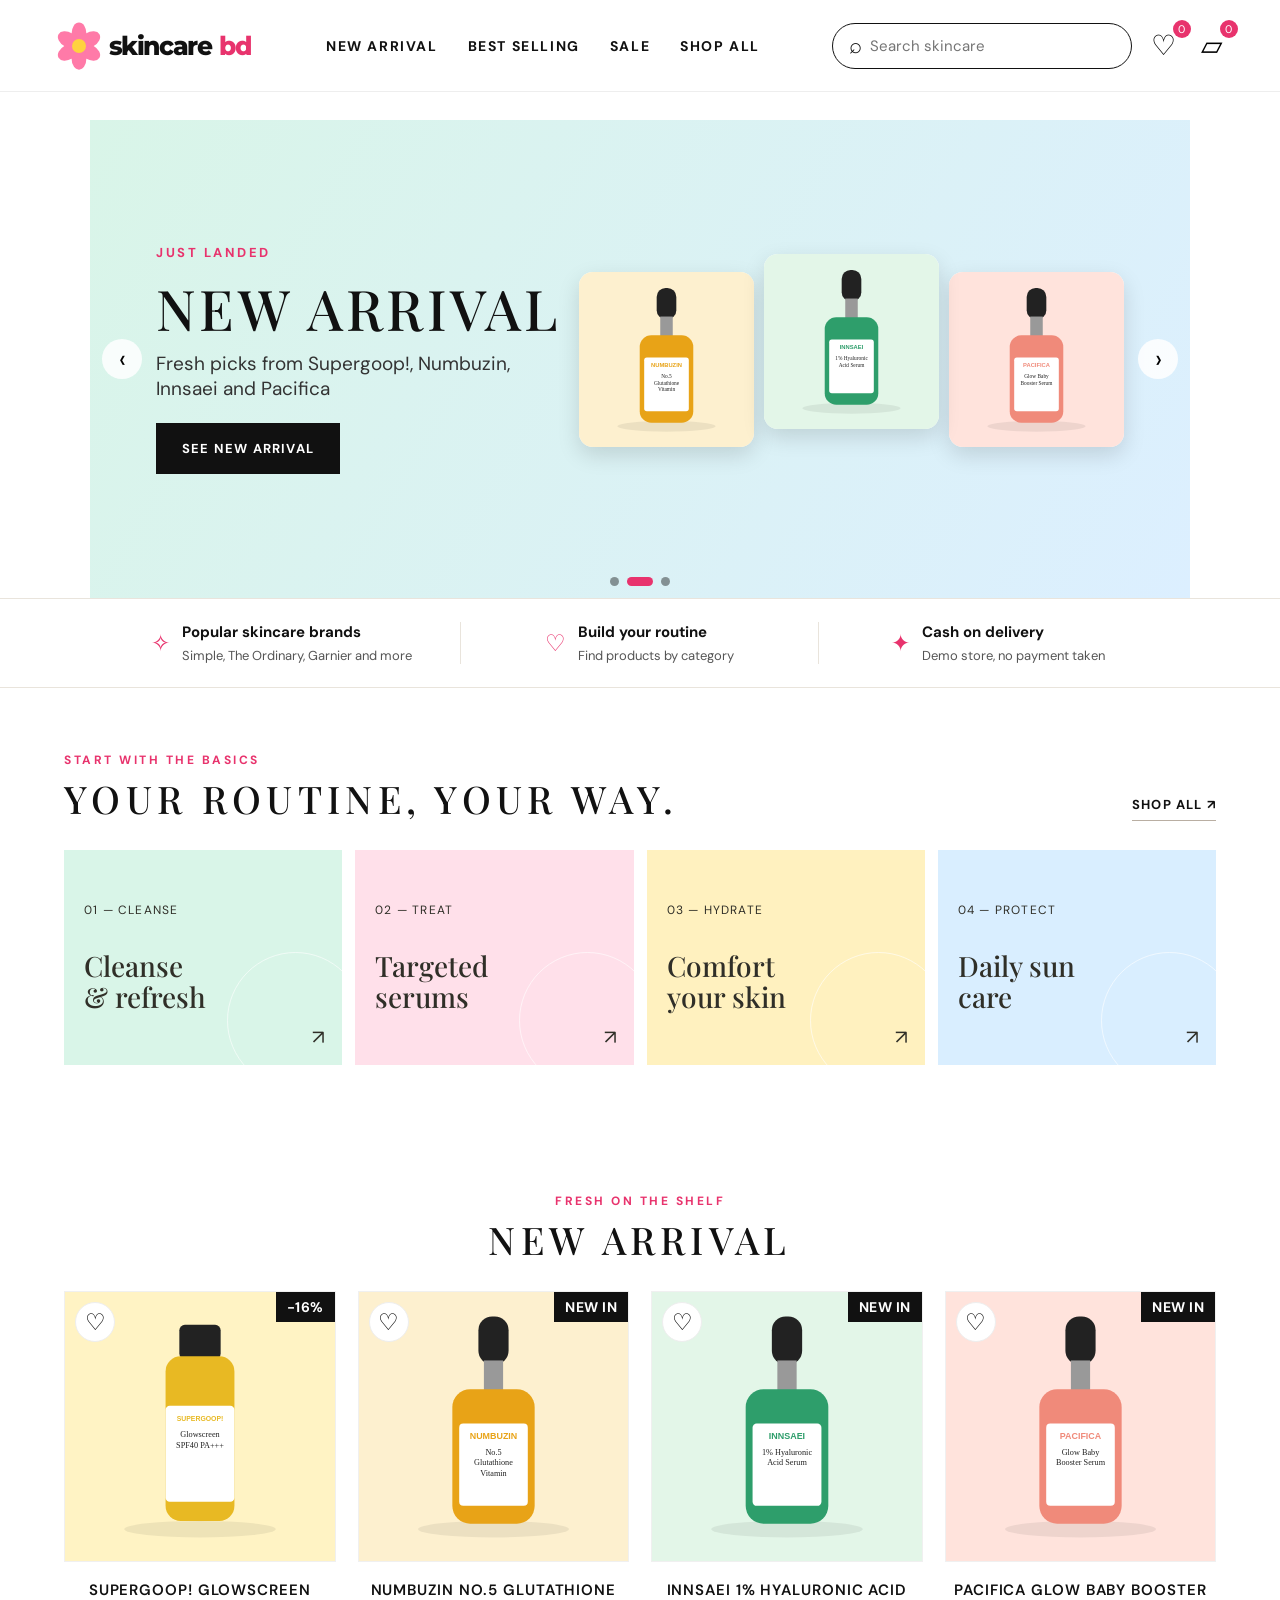
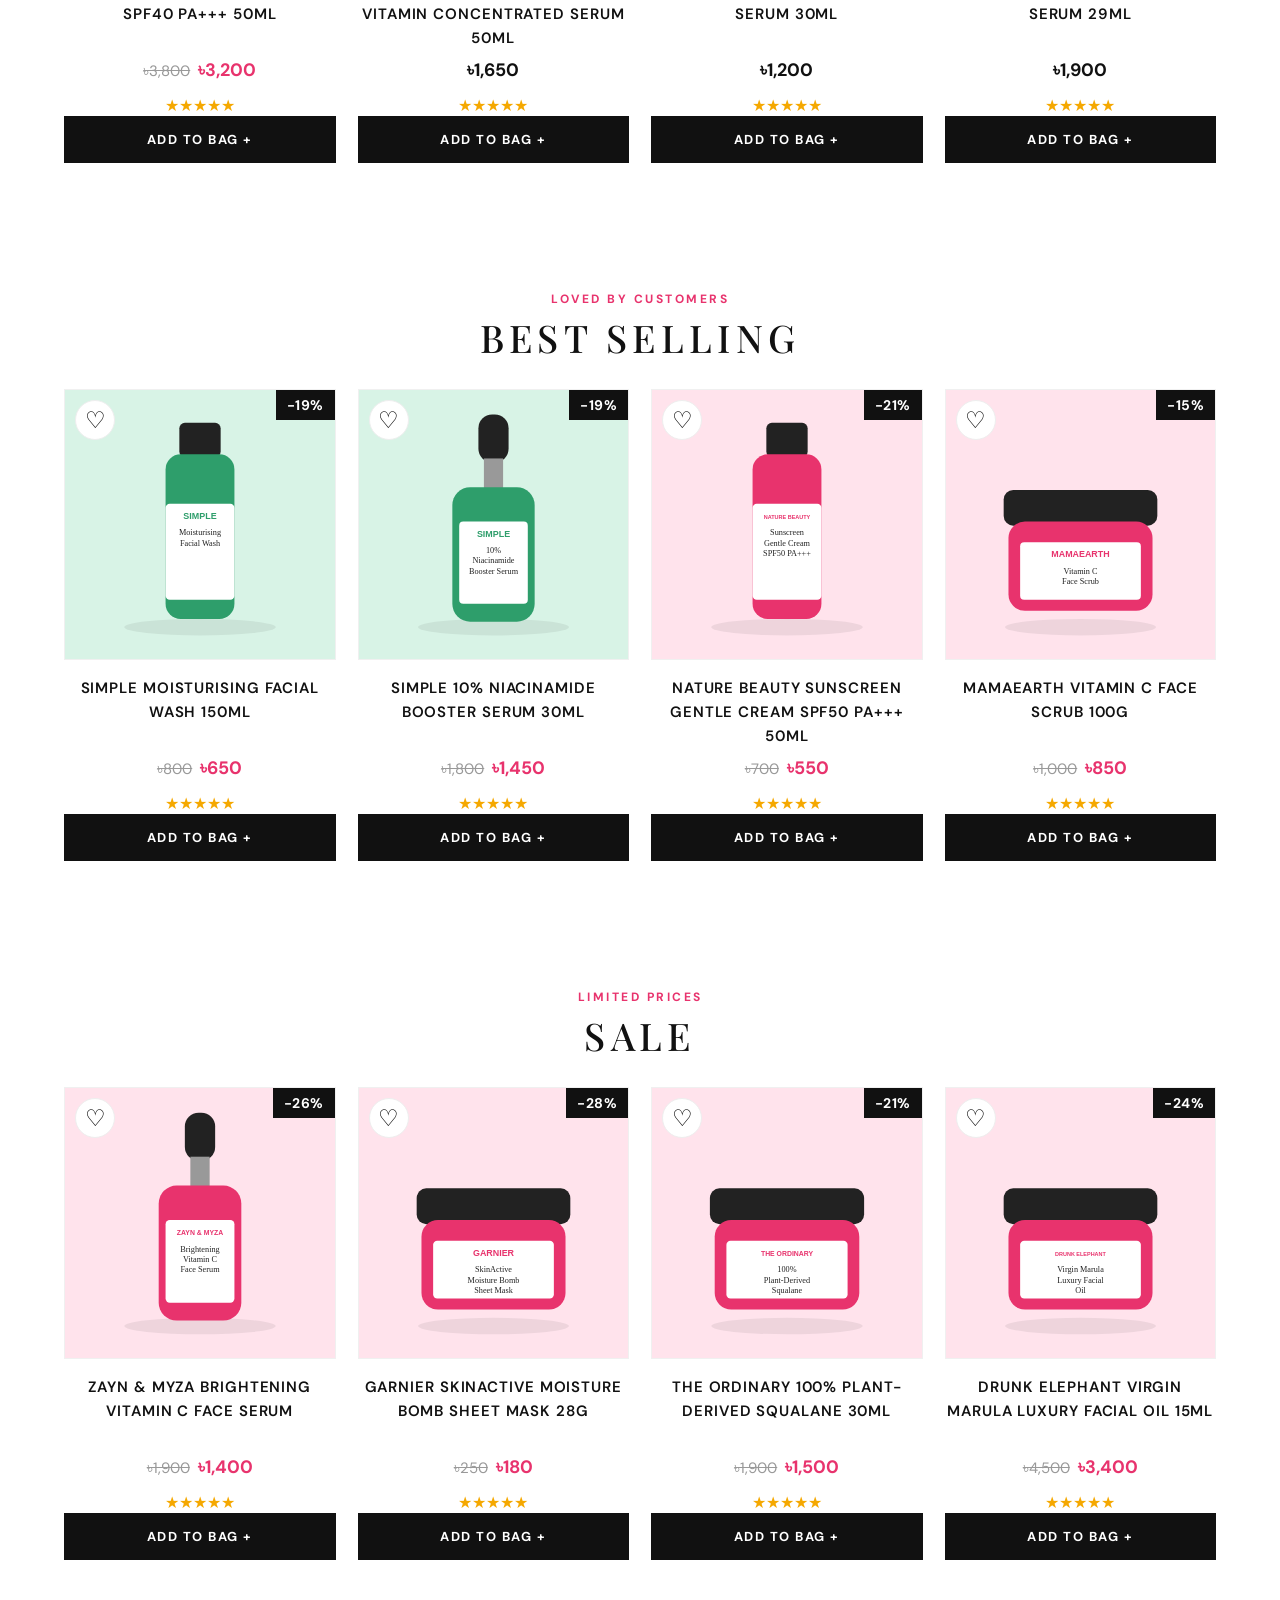
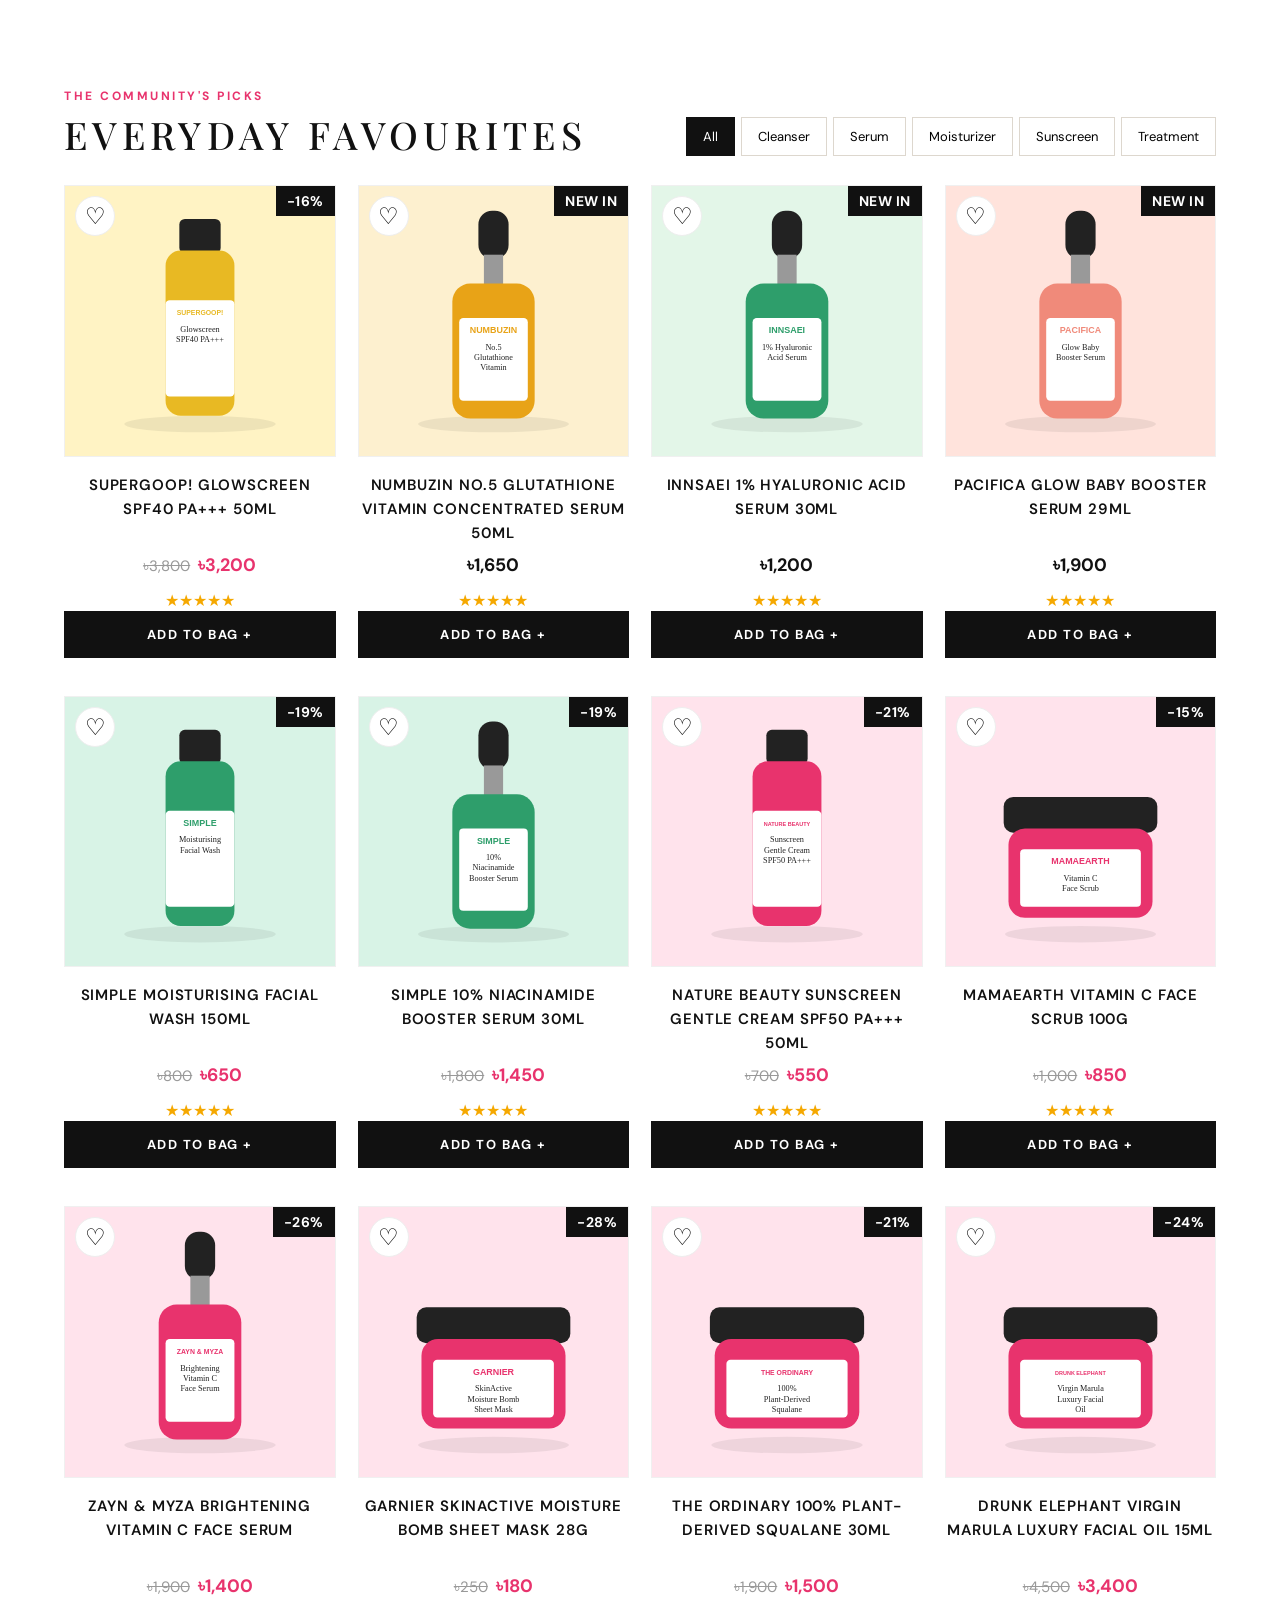
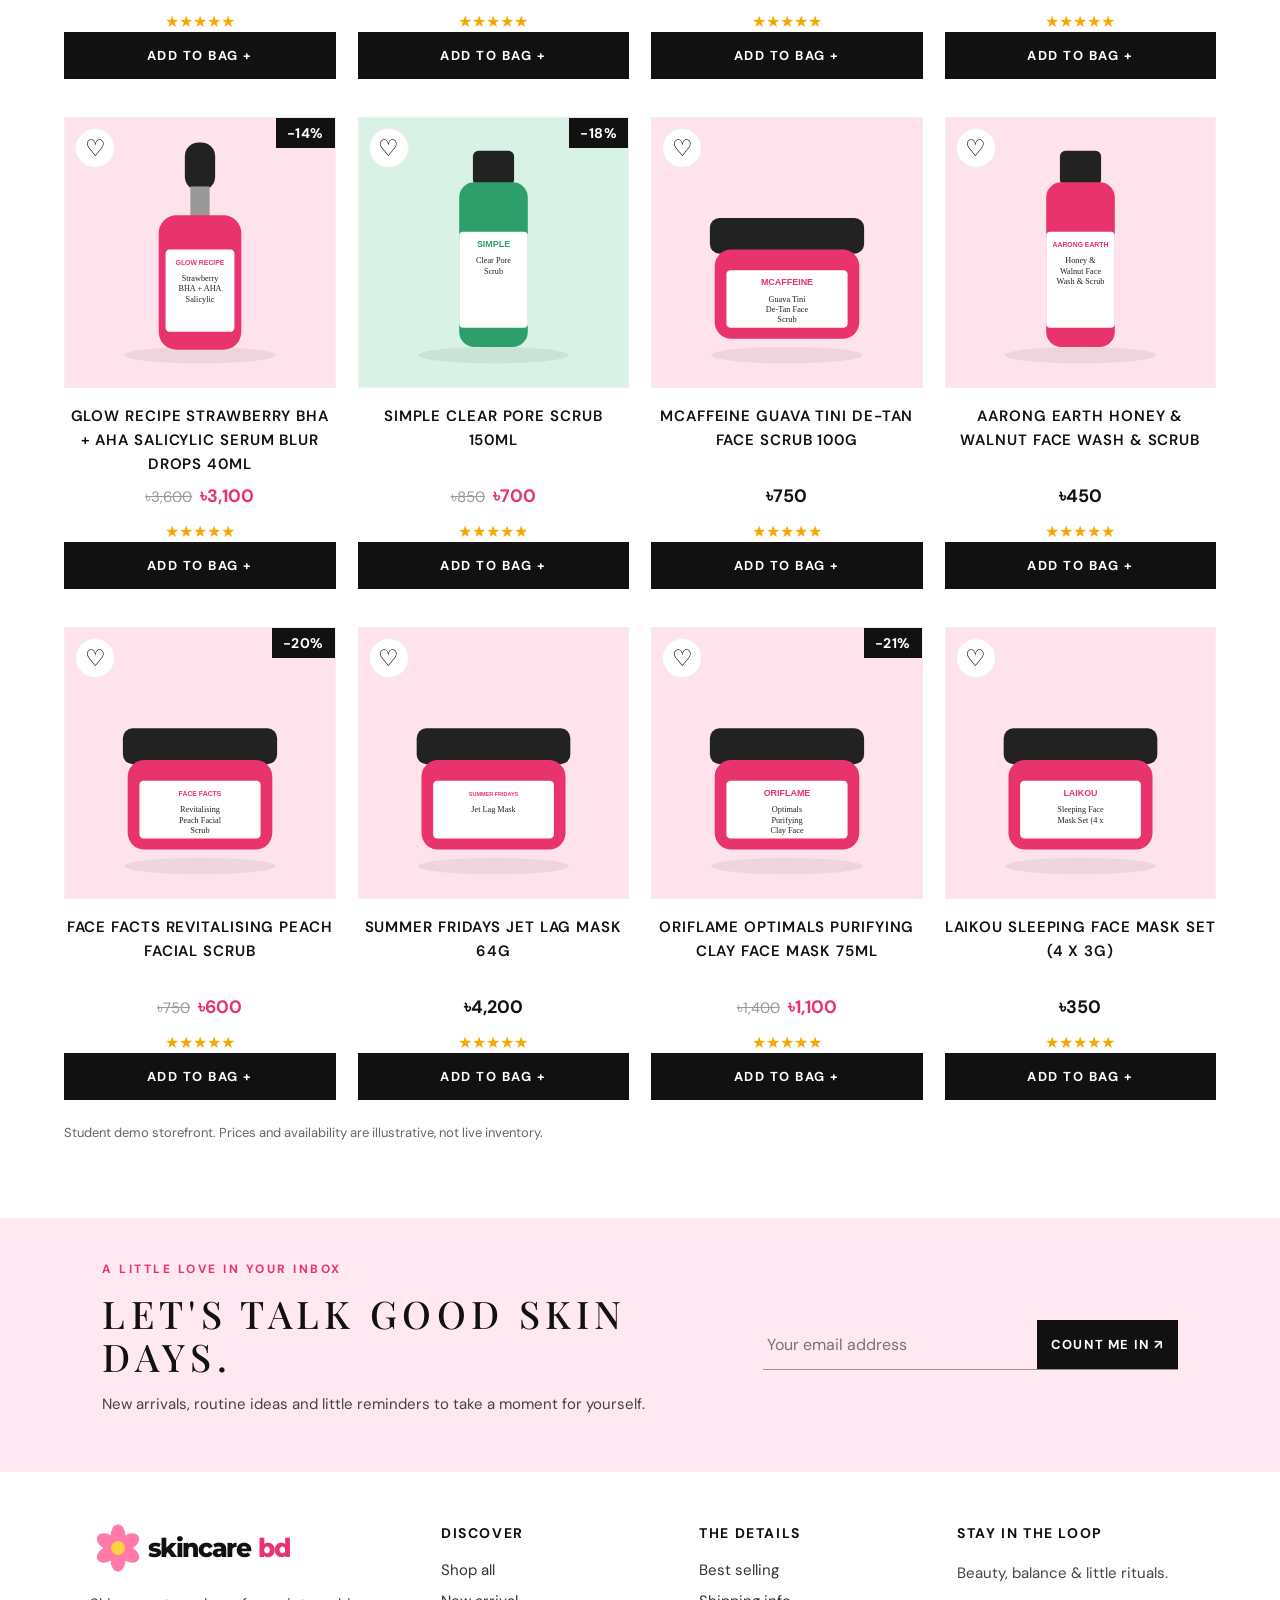
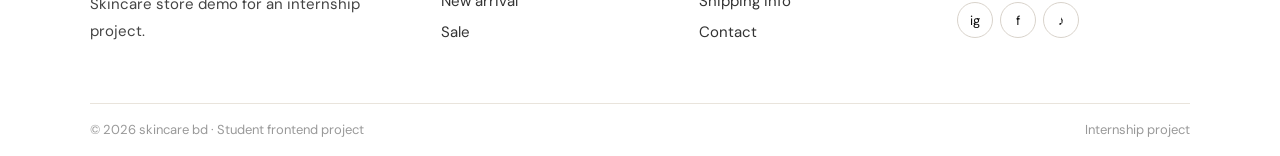
==== index.html @ 5889cc32 "Add files via upload" ====
<!doctype html>
<html lang="en">
<head>
  <meta charset="utf-8">
  <meta name="viewport" content="width=device-width, initial-scale=1">
  <meta name="description" content="skincare bd: frontend-only skincare store demo.">
  <title>skincare bd | Skincare Store</title>
  <link rel="preconnect" href="https://fonts.googleapis.com">
  <link rel="preconnect" href="https://fonts.gstatic.com" crossorigin>
  <link href="https://fonts.googleapis.com/css2?family=DM+Sans:wght@400;500;600;700&family=Montserrat:wght@700;800&family=Playfair+Display:wght@400;500;600&display=swap" rel="stylesheet">
  <link rel="stylesheet" href="styles.css">
</head>
<body>
  <header class="header">
    <button class="mobile-toggle" id="mobileToggle" aria-label="Toggle navigation">☰</button>
    <a class="logo" href="#home" aria-label="skincare bd home"><svg viewBox="0 0 232 64" role="img" aria-hidden="true"><g transform="translate(32 32)"><g fill="#ff7aa8"><ellipse cx="0" cy="-14" rx="8.5" ry="13"/><ellipse cx="0" cy="-14" rx="8.5" ry="13" transform="rotate(60)"/><ellipse cx="0" cy="-14" rx="8.5" ry="13" transform="rotate(120)"/><ellipse cx="0" cy="-14" rx="8.5" ry="13" transform="rotate(180)"/><ellipse cx="0" cy="-14" rx="8.5" ry="13" transform="rotate(240)"/><ellipse cx="0" cy="-14" rx="8.5" ry="13" transform="rotate(300)"/></g><circle r="8" fill="#ffd23f"/></g><text x="66" y="42" font-family="Montserrat,Arial,sans-serif" font-weight="800" font-size="30" textLength="162" lengthAdjust="spacingAndGlyphs"><tspan fill="#111">skincare </tspan><tspan fill="#e8336d">bd</tspan></text></svg></a>
    <nav id="nav">
      <a href="#new">NEW ARRIVAL</a><a href="#best">BEST SELLING</a><a href="#sale">SALE</a><a href="#shop">SHOP ALL</a>
    </nav>
    <div class="header-tools">
      <label class="search"><span>⌕</span><input id="search" placeholder="Search skincare" aria-label="Search products"></label>
      <button class="header-icon" id="openWishlist" aria-label="Open wishlist">♡<i id="wishlistCount">0</i></button>
      <button class="header-icon" id="openCart" aria-label="Open cart">▱<i id="cartCount">0</i></button>
    </div>
  </header>

  <main id="home">
    <section class="slider" id="slider" aria-label="Featured banners">
      <div class="slide promo" style="background:linear-gradient(120deg,#fff1b8,#ffd3e0)"><div class="slide-text"><p class="kicker">SPF50+ EVERY DAY</p><h2>Sun care</h2><p>Light sunscreens that suit Bangladesh weather</p><a class="button dark" href="#shop">SHOP SUNSCREEN</a></div><div class="slide-art" data-art="1,7"></div></div>
      <div class="slide promo" style="background:linear-gradient(120deg,#d9f5e8,#dcefff)"><div class="slide-text"><p class="kicker">JUST LANDED</p><h2>New arrival</h2><p>Fresh picks from Supergoop!, Numbuzin, Innsaei and Pacifica</p><a class="button dark" href="#new">SEE NEW ARRIVAL</a></div><div class="slide-art" data-art="2,3,4"></div></div>
      <div class="slide promo" style="background:linear-gradient(120deg,#ffe0ea,#e7defc)"><div class="slide-text"><p class="kicker">LIMITED PRICES</p><h2>Sale</h2><p>The Ordinary, Drunk Elephant, Garnier and more at lower prices</p><a class="button dark" href="#sale">SHOP THE SALE</a></div><div class="slide-art" data-art="9,11,12"></div></div>
      <button class="slide-arrow prev" id="prevSlide" aria-label="Previous banner">‹</button><button class="slide-arrow next" id="nextSlide" aria-label="Next banner">›</button>
      <div class="dots" id="dots"></div>
    </section>

    <section class="benefits">
      <div><span>✧</span><p><b>Popular skincare brands</b><small>Simple, The Ordinary, Garnier and more</small></p></div>
      <div><span>♡</span><p><b>Build your routine</b><small>Find products by category</small></p></div>
      <div><span>✦</span><p><b>Cash on delivery</b><small>Demo store, no payment taken</small></p></div>
    </section>

    <section class="section categories" id="routine">
      <div class="section-title"><div><p class="kicker">START WITH THE BASICS</p><h2>Your routine, your way.</h2></div><a class="underlink" href="#shop">SHOP ALL ↗</a></div>
      <div class="category-grid">
        <button class="category c1" data-category="Cleanser"><small>01 — CLEANSE</small><b>Cleanse<br>& refresh</b><span>↗</span></button>
        <button class="category c2" data-category="Serum"><small>02 — TREAT</small><b>Targeted<br>serums</b><span>↗</span></button>
        <button class="category c3" data-category="Moisturizer"><small>03 — HYDRATE</small><b>Comfort<br>your skin</b><span>↗</span></button>
        <button class="category c4" data-category="Sunscreen"><small>04 — PROTECT</small><b>Daily sun<br>care</b><span>↗</span></button>
      </div>
    </section>

    <section class="section" id="new"><div class="section-title center"><div><p class="kicker">FRESH ON THE SHELF</p><h2>New arrival</h2></div></div><div class="products" id="newGrid"></div></section>

    <section class="section" id="best"><div class="section-title center"><div><p class="kicker">LOVED BY CUSTOMERS</p><h2>Best selling</h2></div></div><div class="products" id="bestGrid"></div></section>

    <section class="section" id="sale"><div class="section-title center"><div><p class="kicker">LIMITED PRICES</p><h2>Sale</h2></div></div><div class="products" id="saleGrid"></div></section>

    <section class="section shop" id="shop">
      <div class="section-title shop-heading"><div><p class="kicker">THE COMMUNITY'S PICKS</p><h2>Everyday favourites</h2></div><div class="filters" id="filters"><button class="filter active" data-filter="All">All</button><button class="filter" data-filter="Cleanser">Cleanser</button><button class="filter" data-filter="Serum">Serum</button><button class="filter" data-filter="Moisturizer">Moisturizer</button><button class="filter" data-filter="Sunscreen">Sunscreen</button><button class="filter" data-filter="Treatment">Treatment</button></div></div>
      <div class="products" id="shopGrid"></div>
      <p class="disclaimer">Student demo storefront. Prices and availability are illustrative, not live inventory.</p>
    </section>

    <section class="newsletter">
      <div><p class="kicker">A LITTLE LOVE IN YOUR INBOX</p><h2>Let's talk good skin days.</h2><p>New arrivals, routine ideas and little reminders to take a moment for yourself.</p></div>
      <form id="newsletterForm"><input type="email" required placeholder="Your email address" aria-label="Your email address"><button class="button dark" type="submit">COUNT ME IN ↗</button></form>
      <span class="newsletter-result" id="newsletterResult" aria-live="polite"></span>
    </section>
  </main>

  <footer class="footer">
    <div class="footer-main"><a class="logo" href="#home" aria-label="skincare bd home"><svg viewBox="0 0 232 64" role="img" aria-hidden="true"><g transform="translate(32 32)"><g fill="#ff7aa8"><ellipse cx="0" cy="-14" rx="8.5" ry="13"/><ellipse cx="0" cy="-14" rx="8.5" ry="13" transform="rotate(60)"/><ellipse cx="0" cy="-14" rx="8.5" ry="13" transform="rotate(120)"/><ellipse cx="0" cy="-14" rx="8.5" ry="13" transform="rotate(180)"/><ellipse cx="0" cy="-14" rx="8.5" ry="13" transform="rotate(240)"/><ellipse cx="0" cy="-14" rx="8.5" ry="13" transform="rotate(300)"/></g><circle r="8" fill="#ffd23f"/></g><text x="66" y="42" font-family="Montserrat,Arial,sans-serif" font-weight="800" font-size="30" textLength="162" lengthAdjust="spacingAndGlyphs"><tspan fill="#111">skincare </tspan><tspan fill="#e8336d">bd</tspan></text></svg></a><p>Skincare store demo for an internship project.</p></div>
    <div><h3>DISCOVER</h3><a href="#shop">Shop all</a><a href="#new">New arrival</a><a href="#sale">Sale</a></div>
    <div><h3>THE DETAILS</h3><a href="#best">Best selling</a><a href="#footerEnd">Shipping info</a><a href="#footerEnd">Contact</a></div>
    <div><h3>STAY IN THE LOOP</h3><p>Beauty, balance & little rituals.</p><div class="social"><a href="#footerEnd">ig</a><a href="#footerEnd">f</a><a href="#footerEnd">♪</a></div></div>
    <div class="footer-bottom" id="footerEnd"><span>© 2026 skincare bd · Student frontend project</span><span>Internship project</span></div>
  </footer>

  <div class="shade" id="shade"></div>
  <aside class="drawer" id="cartDrawer" aria-hidden="true"><div class="drawer-head"><h2>Your bag <span id="drawerCartCount">(0)</span></h2><button data-close aria-label="Close cart">×</button></div><div class="drawer-body" id="cartBody"></div><div class="drawer-foot"><div class="total"><span>Subtotal</span><b id="subtotal">৳0</b></div><p>Shipping calculated at checkout.</p><button class="button dark full" id="checkout">CONTINUE TO CHECKOUT ↗</button><small>Demo only — no payment is collected.</small></div></aside>
  <aside class="drawer" id="wishDrawer" aria-hidden="true"><div class="drawer-head"><h2>Saved favourites <span id="drawerWishCount">(0)</span></h2><button data-close aria-label="Close wishlist">×</button></div><div class="drawer-body" id="wishBody"></div></aside>
  <div class="toast" id="toast" role="status"></div>
  <script src="app.js"></script>
</body>
</html>
---- styles.css ----
:root{--ink:#262820;--muted:#77776e;--paper:#f8f5ef;--line:#e9e4dc;--clay:#a77760;--sage:#dfe6d9;--serif:"Playfair Display",Georgia,serif;--sans:"DM Sans",Arial,sans-serif}*{box-sizing:border-box}html{scroll-behavior:smooth;scroll-padding-top:95px}body{margin:0;color:var(--ink);font-family:var(--sans)}a{color:inherit;text-decoration:none}button,input{font:inherit}.topline{background:#303329;color:#fff;text-align:center;font-size:9px;letter-spacing:1.8px;padding:10px 14px}.header{height:83px;padding:0 5.8%;display:flex;align-items:center;justify-content:space-between;gap:25px;position:sticky;top:0;background:#fff;z-index:20;border-bottom:1px solid #f0ede8}.logo{display:flex;align-items:center;gap:9px;font-size:23px;font-weight:600;letter-spacing:-1.3px;white-space:nowrap}.logo-icon{width:35px;height:35px;border-radius:50% 50% 50% 10%;display:grid;place-items:center;background:#dce4d6;color:#42503e;font-family:var(--serif);font-size:29px;font-weight:400}.logo small{display:block;font-size:6px;letter-spacing:1.9px;margin-top:7px;font-weight:700}.header nav{display:flex;gap:25px}.header nav a,.footer h3{font-size:9px;font-weight:700;letter-spacing:1.3px}.header nav a:hover,.underlink:hover{color:var(--clay)}.header-tools{display:flex;align-items:center;gap:13px}.search{display:flex;align-items:center;gap:6px;border-bottom:1px solid #d8d2c9;padding:5px 0;width:145px}.search span{font-size:24px}.search input{border:0;outline:0;width:100%;font-size:10px}.header-icon{border:0;background:transparent;font-size:23px;position:relative;cursor:pointer}.header-icon i{font-style:normal;position:absolute;right:-7px;top:-3px;min-width:15px;height:15px;border-radius:50%;background:#dce4d6;font-size:9px;display:grid;place-items:center}.mobile-toggle{display:none}.hero{min-height:490px;padding:45px 7%;display:grid;grid-template-columns:.9fr 1.1fr;gap:5%;align-items:center;background:linear-gradient(110deg,#faf7f2 0%,#faf7f2 49%,#efe2d6 49%,#efe2d6 100%);overflow:hidden}.kicker{font-size:9px;font-weight:700;letter-spacing:2px;color:#86786d;margin:0 0 15px}.hero h1{font:500 clamp(48px,5.5vw,75px)/1.03 var(--serif);letter-spacing:-2.6px;margin:0 0 20px}.hero h1 em,.editorial h2 em{color:#a27661;font-weight:400}.intro{max-width:350px;color:#77736b;font-size:12px;line-height:1.9;margin:0 0 25px}.button{border:0;display:inline-flex;align-items:center;justify-content:center;gap:23px;padding:15px 19px;font-size:9px;letter-spacing:1.2px;font-weight:700;cursor:pointer;transition:.2s}.button.dark{background:#303329;color:#fff}.button.dark:hover{background:#697660;transform:translateY(-1px)}.hero-foot{margin-top:31px;display:flex;align-items:center;gap:10px;color:#8b8177;font-size:9px}.hero-foot span{width:30px;height:1px;background:#b9a99b}.hero-art{position:relative}.hero-art>img{width:100%;height:370px;object-fit:cover;position:relative;mix-blend-mode:multiply;filter:saturate(.78)}.orb{position:absolute;width:70%;aspect-ratio:1;border-radius:50%;background:#d8c1ad;right:8%;top:8%}.round-note{position:absolute;right:-5px;top:8%;background:#dce4d6;width:85px;height:85px;border-radius:50%;display:grid;align-content:center;text-align:center;font-size:8px;letter-spacing:1px;line-height:1.7;transform:rotate(8deg)}.image-caption{position:absolute;bottom:4px;left:10px;font-size:7px;letter-spacing:1.5px;color:white;text-shadow:0 1px 4px #333}.benefits{padding:23px 8%;display:grid;grid-template-columns:repeat(3,1fr);border-block:1px solid var(--line)}.benefits>div{display:flex;align-items:center;justify-content:center;gap:12px;border-right:1px solid var(--line)}.benefits>div:last-child{border:0}.benefits>div>span{font-size:23px;color:#a07f69}.benefits p{margin:0}.benefits b,.benefits small{display:block}.benefits b{font-size:10px}.benefits small{font-size:9px;color:var(--muted);margin-top:5px}.section{padding:72px 7%}.section-title{display:flex;align-items:end;justify-content:space-between;gap:20px;margin-bottom:29px}.section-title .kicker{margin-bottom:9px}.section-title h2,.newsletter h2{font:500 clamp(30px,3.2vw,42px)/1.15 var(--serif);letter-spacing:-.8px;margin:0}.underlink{font-size:9px;font-weight:700;letter-spacing:1.2px;border-bottom:1px solid #b9aea2;padding-bottom:7px;white-space:nowrap}.category-grid{display:grid;grid-template-columns:repeat(4,1fr);gap:13px}.category{min-height:215px;text-align:left;border:0;padding:20px;position:relative;cursor:pointer;color:#302f28;overflow:hidden;transition:transform .2s}.category:hover{transform:translateY(-4px)}.category:after{content:"";position:absolute;width:135px;height:135px;border:1px solid #ffffff9c;border-radius:50%;right:-22px;bottom:-24px}.category small{font-size:8px;letter-spacing:1.2px;display:block;margin-bottom:32px}.category b{font:500 26px/1.13 var(--serif);display:block}.category span{position:absolute;right:17px;bottom:15px;font-size:20px}.c1{background:#e4e6da}.c2{background:#ead7cf}.c3{background:#e9dfce}.c4{background:#dce5d9}.spark{font-size:22px;color:#a77c65}.products{display:grid;grid-template-columns:repeat(4,minmax(0,1fr));gap:28px 15px}.product{min-width:0}.product-photo{position:relative;aspect-ratio:.82;background:#f6f3ee;overflow:hidden}.product-photo img{width:100%;height:100%;object-fit:cover;mix-blend-mode:multiply;transition:transform .4s}.product:hover .product-photo img{transform:scale(1.045)}.badge{position:absolute;left:10px;top:10px;background:#fff;padding:6px 7px;font-size:7px;letter-spacing:.7px}.heart{position:absolute;right:10px;top:10px;border:0;border-radius:50%;background:#ffffffdf;width:31px;height:31px;font-size:18px;cursor:pointer}.heart.on{color:#a65353}.add{position:absolute;bottom:0;left:0;width:100%;border:0;background:#303329;color:white;padding:13px;font-size:8px;letter-spacing:1.3px;cursor:pointer;transform:translateY(101%);transition:transform .22s}.product:hover .add,.add:focus{transform:translateY(0)}.product-brand{font-size:8px;letter-spacing:1.5px;color:#8d7d71;font-weight:700;margin:12px 0 6px}.product-name{font-size:10px;line-height:1.6;min-height:34px;margin:0 0 8px}.price{font-size:12px;font-weight:700}.old{font-size:10px;color:#999;text-decoration:line-through;margin-left:6px;font-weight:400}.rating{font-size:10px;color:#a77c55;margin-top:7px}.editorial{display:grid;grid-template-columns:1fr 1fr;background:#f3eee7}.editorial-photo{min-height:370px}.editorial-photo img{display:block;width:100%;height:100%;object-fit:cover}.editorial-copy{padding:55px 12%;display:flex;flex-direction:column;justify-content:center;align-items:flex-start}.editorial h2{font:500 clamp(37px,4vw,52px)/1.1 var(--serif);letter-spacing:-1.5px;margin:0 0 17px}.editorial-copy>p:not(.kicker){font-size:11px;line-height:1.9;color:#77736b;max-width:360px;margin:0 0 23px}.shop{padding-top:72px}.filters{display:flex;gap:6px;flex-wrap:wrap}.filter{border:1px solid #ddd7ce;background:#fff;padding:8px 12px;font-size:9px;cursor:pointer}.filter.active,.filter:hover{background:#303329;color:#fff;border-color:#303329}.disclaimer{font-size:9px;color:#999;margin-top:24px}.newsletter{background:#e1e7dc;padding:43px 8%;display:flex;align-items:center;justify-content:space-between;gap:30px;position:relative}.newsletter h2{font-size:32px}.newsletter>div>p:not(.kicker){font-size:10px;color:#72786b}.newsletter form{display:flex;width:min(440px,50%);border-bottom:1px solid #92988a}.newsletter input{flex:1;min-width:0;background:transparent;border:0;outline:0;padding:14px 4px;font-size:10px}.newsletter .button{white-space:nowrap;padding:14px}.newsletter-result{position:absolute;right:8%;bottom:8px;font-size:9px}.footer{padding:48px 7% 18px;display:grid;grid-template-columns:1.4fr 1fr 1fr 1fr;gap:25px}.footer-main p,.footer>div>p{font-size:10px;line-height:1.8;color:#7b7971}.footer h3{margin:4px 0 18px}.footer>div>a:not(.logo){display:block;font-size:10px;color:#77736b;margin:11px 0}.social{display:flex;gap:7px}.social a{border:1px solid #d9d3cb;border-radius:50%;width:28px;height:28px;display:grid;place-items:center;font-size:10px}.footer-bottom{grid-column:1/-1;border-top:1px solid var(--line);padding-top:17px;margin-top:18px;display:flex;justify-content:space-between;font-size:9px;color:#999}.shade{position:fixed;inset:0;background:#17171375;z-index:40;opacity:0;visibility:hidden;transition:.25s}.shade.show{opacity:1;visibility:visible}.drawer{position:fixed;z-index:50;right:0;top:0;height:100dvh;width:min(420px,100%);background:white;transform:translateX(101%);transition:transform .28s;display:flex;flex-direction:column}.drawer.open{transform:translateX(0)}.drawer-head{padding:22px 24px;border-bottom:1px solid var(--line);display:flex;justify-content:space-between;align-items:center}.drawer-head h2{font:500 25px var(--serif);margin:0}.drawer-head button{font-size:28px;background:none;border:0;cursor:pointer}.drawer-body{padding:17px 23px;overflow:auto;flex:1}.empty{padding:45px 5px;text-align:center;font-size:11px;line-height:1.8;color:#8b867e}.bag-row{display:grid;grid-template-columns:70px 1fr auto;gap:12px;padding:13px 0;border-bottom:1px solid var(--line);align-items:center}.bag-row img{width:70px;height:82px;object-fit:cover;background:var(--paper)}.bag-row h4{font-size:10px;line-height:1.5;margin:0 0 7px}.bag-row p{font-size:11px;font-weight:700;margin:0}.qty{display:flex;align-items:center;gap:9px;margin-top:8px}.qty button,.remove{width:23px;height:23px;border:1px solid #ddd7ce;background:white;cursor:pointer}.remove{border:0;color:#999}.drawer-foot{padding:20px 23px;border-top:1px solid var(--line)}.total{display:flex;justify-content:space-between;font-size:12px}.drawer-foot p,.drawer-foot small{font-size:9px;color:#8b867e}.full{width:100%;margin:9px 0}.drawer-foot small{display:block;text-align:center}.toast{position:fixed;bottom:22px;left:50%;transform:translate(-50%,18px);opacity:0;pointer-events:none;z-index:80;background:#303329;color:white;padding:12px 18px;font-size:10px;transition:.2s}.toast.show{opacity:1;transform:translate(-50%,0)}@media(max-width:1000px){.header{padding:0 3%;gap:13px}.header nav{gap:12px}.search{width:115px}.products{grid-template-columns:repeat(3,minmax(0,1fr))}.section{padding-left:5%;padding-right:5%}}@media(max-width:740px){.topline{font-size:7px;letter-spacing:1px}.header{height:70px;padding:0 4%;gap:10px}.mobile-toggle{display:block;background:none;border:0;font-size:19px}.logo{font-size:19px;gap:7px}.logo-icon{width:30px;height:30px;font-size:25px}.logo small{font-size:5px}.header nav{display:none;position:absolute;top:69px;left:0;right:0;background:#fff;padding:20px 7%;box-shadow:0 10px 15px #0000000d;flex-direction:column;gap:20px}.header nav.open{display:flex}.header-tools{gap:6px}.search{width:25px;border:0}.search input{width:0;padding:0}.search:focus-within{width:130px;border-bottom:1px solid #d8d2c9}.search:focus-within input{width:100%}.header-icon{font-size:20px}.hero{grid-template-columns:1fr;padding:40px 7% 30px;gap:18px;background:linear-gradient(180deg,#faf7f2 0%,#faf7f2 48%,#efe2d6 48%,#efe2d6 100%)}.hero h1{font-size:53px}.hero-art>img{height:270px}.round-note{width:73px;height:73px;font-size:7px}.benefits{padding:18px 2%;gap:5px}.benefits>div{justify-content:flex-start;padding:0 5px;gap:6px}.benefits>div>span{font-size:18px}.benefits b{font-size:8px}.benefits small{font-size:7px;line-height:1.4}.section{padding:48px 5%}.section-title{align-items:flex-start;flex-direction:column}.section-title h2{font-size:34px}.category-grid{grid-template-columns:repeat(2,1fr)}.category{min-height:175px;padding:16px}.category small{margin-bottom:25px}.category b{font-size:23px}.products{grid-template-columns:repeat(2,minmax(0,1fr));gap:20px 11px}.add{transform:translateY(0);padding:10px}.product-name{font-size:9px}.editorial{grid-template-columns:1fr}.editorial-photo{height:250px;min-height:250px}.editorial-copy{padding:40px 7%}.editorial h2{font-size:42px}.filters{gap:5px}.filter{padding:8px 9px}.newsletter{display:block;padding:36px 7%}.newsletter h2{font-size:29px}.newsletter form{width:100%;margin-top:17px}.newsletter-result{position:static;display:block;margin-top:7px}.footer{grid-template-columns:1fr 1fr;padding:40px 7% 18px;gap:25px 16px}.footer-main{grid-column:1/-1}.footer-bottom{gap:10px;line-height:1.5}.footer-bottom span:last-child{white-space:nowrap}}@media(max-width:380px){.logo{font-size:17px}.header-tools{gap:4px}.hero h1{font-size:46px}.category{min-height:155px}.category b{font-size:21px}.benefits small{display:none}}
.slider{position:relative;max-width:1100px;margin:28px auto 0;aspect-ratio:1.85/1;overflow:hidden;background:#f1eee9}
.slide{position:absolute;inset:0;opacity:0;visibility:hidden;transition:opacity .6s}
.slide.active{opacity:1;visibility:visible}
.slide img{width:100%;height:100%;object-fit:cover;display:block}
.slide.promo{display:grid;place-items:center;text-align:center;background:linear-gradient(120deg,#e1e7dc,#efe2d6)}
.slide.promo h2{font:500 clamp(26px,4.4vw,52px)/1.15 var(--serif);margin:0 0 20px;letter-spacing:-1px}
.slide-arrow{position:absolute;top:50%;transform:translateY(-50%);width:40px;height:40px;border:0;border-radius:50%;background:#ffffffd9;font-size:26px;cursor:pointer;z-index:2}
.slide-arrow.prev{left:12px}.slide-arrow.next{right:12px}
.dots{position:absolute;bottom:12px;left:0;right:0;display:flex;justify-content:center;gap:8px;z-index:2}
.dots button{width:9px;height:9px;border-radius:50%;border:0;background:#0006;cursor:pointer;padding:0}
.dots button.on{background:#303329;width:26px;border-radius:6px}
.section-title.center{justify-content:center;text-align:center}
.product-photo{background:#fff}.product-photo img{object-fit:contain;mix-blend-mode:normal}
.product{text-align:center}.product-photo{aspect-ratio:1}
.bag-row img{object-fit:contain;background:#fff}
@media(max-width:740px){.slide-arrow{width:32px;height:32px;font-size:20px}.slider{margin-top:16px}}
@media(prefers-reduced-motion:reduce){.slide{transition:none}}
.add:focus-visible,.filter:focus-visible,button:focus-visible{outline:2px solid #697660;outline-offset:2px}

/* ---- v3: bigger text, bright colours, store-style cards ---- */
:root{--ink:#111;--accent:#e8336d;--serif:"Playfair Display",Georgia,serif}
html{scroll-padding-top:110px}body{font-size:16px;background:#fff;color:#111}
.topline{background:#111;font-size:13px;letter-spacing:2px;padding:11px 14px;font-weight:600}
.header{height:92px;padding:0 4%;border-bottom:1px solid #eee}
.logo{display:flex;align-items:center}.logo svg{height:60px;width:auto;display:block}
.header nav{gap:30px}.header nav a{font-size:14px;letter-spacing:1.6px}.header nav a:hover,.underlink:hover{color:var(--accent)}
.header .search{width:300px;height:46px;border:1.5px solid #111;border-radius:30px;padding:0 16px;gap:8px;background:#fff}
.header .search span{font-size:22px}.header .search input{font-size:15px;padding:0}
.header .search:focus-within{border-color:var(--accent);box-shadow:0 0 0 3px #ffd6e3}
.header-icon{font-size:28px}.header-icon i{background:var(--accent);color:#fff;font-size:11px;min-width:18px;height:18px;right:-9px;top:-6px}
.slide.promo{background:linear-gradient(120deg,#ffe3ec,#dff3ff)}.dots button.on{background:var(--accent)}
.slide.promo .kicker{font-size:13px}
.benefits{background:#fff}.benefits b{font-size:15px}.benefits small{font-size:13px;color:#555}.benefits>div>span{color:var(--accent)}
.kicker{font-size:12px;letter-spacing:2.5px;color:var(--accent);font-weight:700}
.section{padding:64px 5%}
.section-title h2,.newsletter h2{font-family:var(--serif);font-weight:500;text-transform:uppercase;letter-spacing:.14em;font-size:clamp(26px,3.2vw,38px)}
.underlink{font-size:13px}
.button{font-size:13px;padding:17px 26px}.button.dark{background:#111}.button.dark:hover{background:var(--accent)}
.c1{background:#d9f5e8}.c2{background:#ffe0ea}.c3{background:#fff1bf}.c4{background:#d9eeff}
.category small{font-size:12px}.category b{font-size:28px}
.products{gap:38px 22px}
.product-photo{aspect-ratio:1;background:#fff;border:1px solid #f0f0f0}
.badge{left:auto;right:0;top:0;background:#111;color:#fff;font-size:14px;font-weight:700;padding:6px 11px;letter-spacing:.5px}
.heart{left:10px;right:auto;top:10px;width:40px;height:40px;font-size:23px;border:1px solid #eee;background:#fff}.heart.on{color:var(--accent)}
.add{transform:none;font-size:13px;padding:15px;background:#111;letter-spacing:1.5px;font-weight:700}.add:hover{background:var(--accent)}
.product-name{font-size:15px;font-weight:600;line-height:1.6;letter-spacing:.06em;text-transform:uppercase;text-align:center;min-height:72px;margin:16px 0 8px}
.price{font-size:18px;text-align:center}.old{font-size:15px;margin:0 8px 0 0}.old+.now{color:var(--accent)}
.rating{font-size:16px;color:#f5a800;text-align:center}
.filter{font-size:13px;padding:10px 16px}.filter.active,.filter:hover{background:#111;border-color:#111}
.disclaimer{font-size:13px;color:#666}
.newsletter{background:#ffe8ef}.newsletter>div>p:not(.kicker){font-size:15px;color:#444}.newsletter input{font-size:16px}.newsletter-result{font-size:13px}
.footer-main p,.footer>div>p{font-size:15px;color:#444}.footer h3{font-size:14px;letter-spacing:1.6px}
.footer>div>a:not(.logo){font-size:15px;color:#333}.footer>div>a:not(.logo):hover{color:var(--accent)}
.social a{width:36px;height:36px;font-size:13px}.footer-bottom{font-size:13px}
.drawer-head h2{font-size:26px}.bag-row h4{font-size:14px;text-transform:uppercase;letter-spacing:.04em}.bag-row p{font-size:15px}
.empty{font-size:15px}.total{font-size:17px}.drawer-foot p,.drawer-foot small{font-size:13px}
.qty button{width:30px;height:30px;font-size:16px}.toast{font-size:14px}.bag-row{grid-template-columns:80px 1fr auto}.bag-row img{width:80px;height:80px}
@media(max-width:1100px){.header .search{width:210px}.header nav{gap:16px}.header nav a{font-size:12px}}
@media(max-width:740px){
 .topline{font-size:11px;letter-spacing:1px}
 .header{height:auto;flex-wrap:wrap;padding:12px 4%;gap:10px 12px}
 .mobile-toggle{order:1;font-size:28px}.header .logo{order:2}.logo svg{height:48px}
 .header-tools{display:contents}#openWishlist{order:3;margin-left:auto}#openCart{order:4}
 .header .search{order:5;flex:1 1 100%;width:100%;height:44px;border:1.5px solid #111;padding:0 14px}
 .header .search input{width:100%;padding:0}
 .header nav{top:100%}
 .section{padding:44px 4%}.section-title h2{font-size:26px}
 .products{gap:26px 12px}.product-name{font-size:12.5px;min-height:62px;letter-spacing:.03em}.price{font-size:16px}
 .badge{font-size:12px;padding:5px 8px}.add{font-size:11px;padding:12px}
 .benefits b{font-size:12px}.benefits small{font-size:11px;display:block}
 .category b{font-size:22px}
 html{scroll-padding-top:160px}
}
.product-photo img{height:calc(100% - 50px)}

.product-photo img{height:100%}
.add{position:static;display:block;width:100%;margin-top:14px;transform:none}
@media(max-width:740px){.section-title{align-items:center;text-align:center}.add{font-size:12px;padding:12px}}
.product{display:flex;flex-direction:column}.add{margin-top:auto}.price{margin-bottom:6px}

/* product-based banner slides (no third-party banners or logos) */
.slider{aspect-ratio:2.3/1}
.pslide{display:grid;grid-template-columns:1fr 1.3fr;align-items:center;gap:24px;padding:0 7%}
.pslide.s1{background:linear-gradient(120deg,#fff1bf,#ffd9e4)}.pslide.s2{background:linear-gradient(120deg,#d9eeff,#e6dcff)}.pslide.s3{background:linear-gradient(120deg,#ffe0ea,#fff1bf)}
.pslide h2{font:500 clamp(26px,3.6vw,46px)/1.15 var(--serif);margin:0 0 22px;letter-spacing:-.5px}
.pslide .kicker{font-size:13px}
.pslide .simgs{display:flex;gap:14px;justify-content:center}
.pslide .simgs img{width:31%;height:auto;aspect-ratio:1;object-fit:contain;background:#fff;border-radius:12px;box-shadow:0 8px 24px #0002}
@media(max-width:740px){.slider{aspect-ratio:auto;height:430px}.pslide{grid-template-columns:1fr;align-content:center;gap:16px;text-align:center;padding:18px 4%}.pslide h2{font-size:28px;margin-bottom:14px}.pslide .simgs{gap:8px}.pslide .simgs img{width:31%}}
/* ---- v4: own banners and logo ---- */
.logo svg{height:56px}
.slide.promo{display:flex;align-items:center;justify-content:space-between;gap:16px;padding:0 6%;text-align:left}
.slide-text{max-width:46%}.slide.promo h2{font-size:clamp(28px,4.6vw,56px);margin:0 0 10px;text-transform:uppercase;letter-spacing:.06em}
.slide.promo p:not(.kicker){font-size:clamp(14px,1.6vw,19px);margin:0 0 22px;color:#333}
.slide-art{display:flex;align-items:flex-end;gap:10px}.slide-art img{width:clamp(70px,14vw,175px);aspect-ratio:1;object-fit:cover;border-radius:14px;background:#fff;box-shadow:0 8px 22px #0002}
.slide-art img:nth-child(2){transform:translateY(-18px)}
@media(max-width:600px){.slide-text{max-width:55%}.slide-art img:nth-child(3){display:none}.slide.promo .button{padding:12px 14px;font-size:11px}.slide.promo{padding:0 4%}}
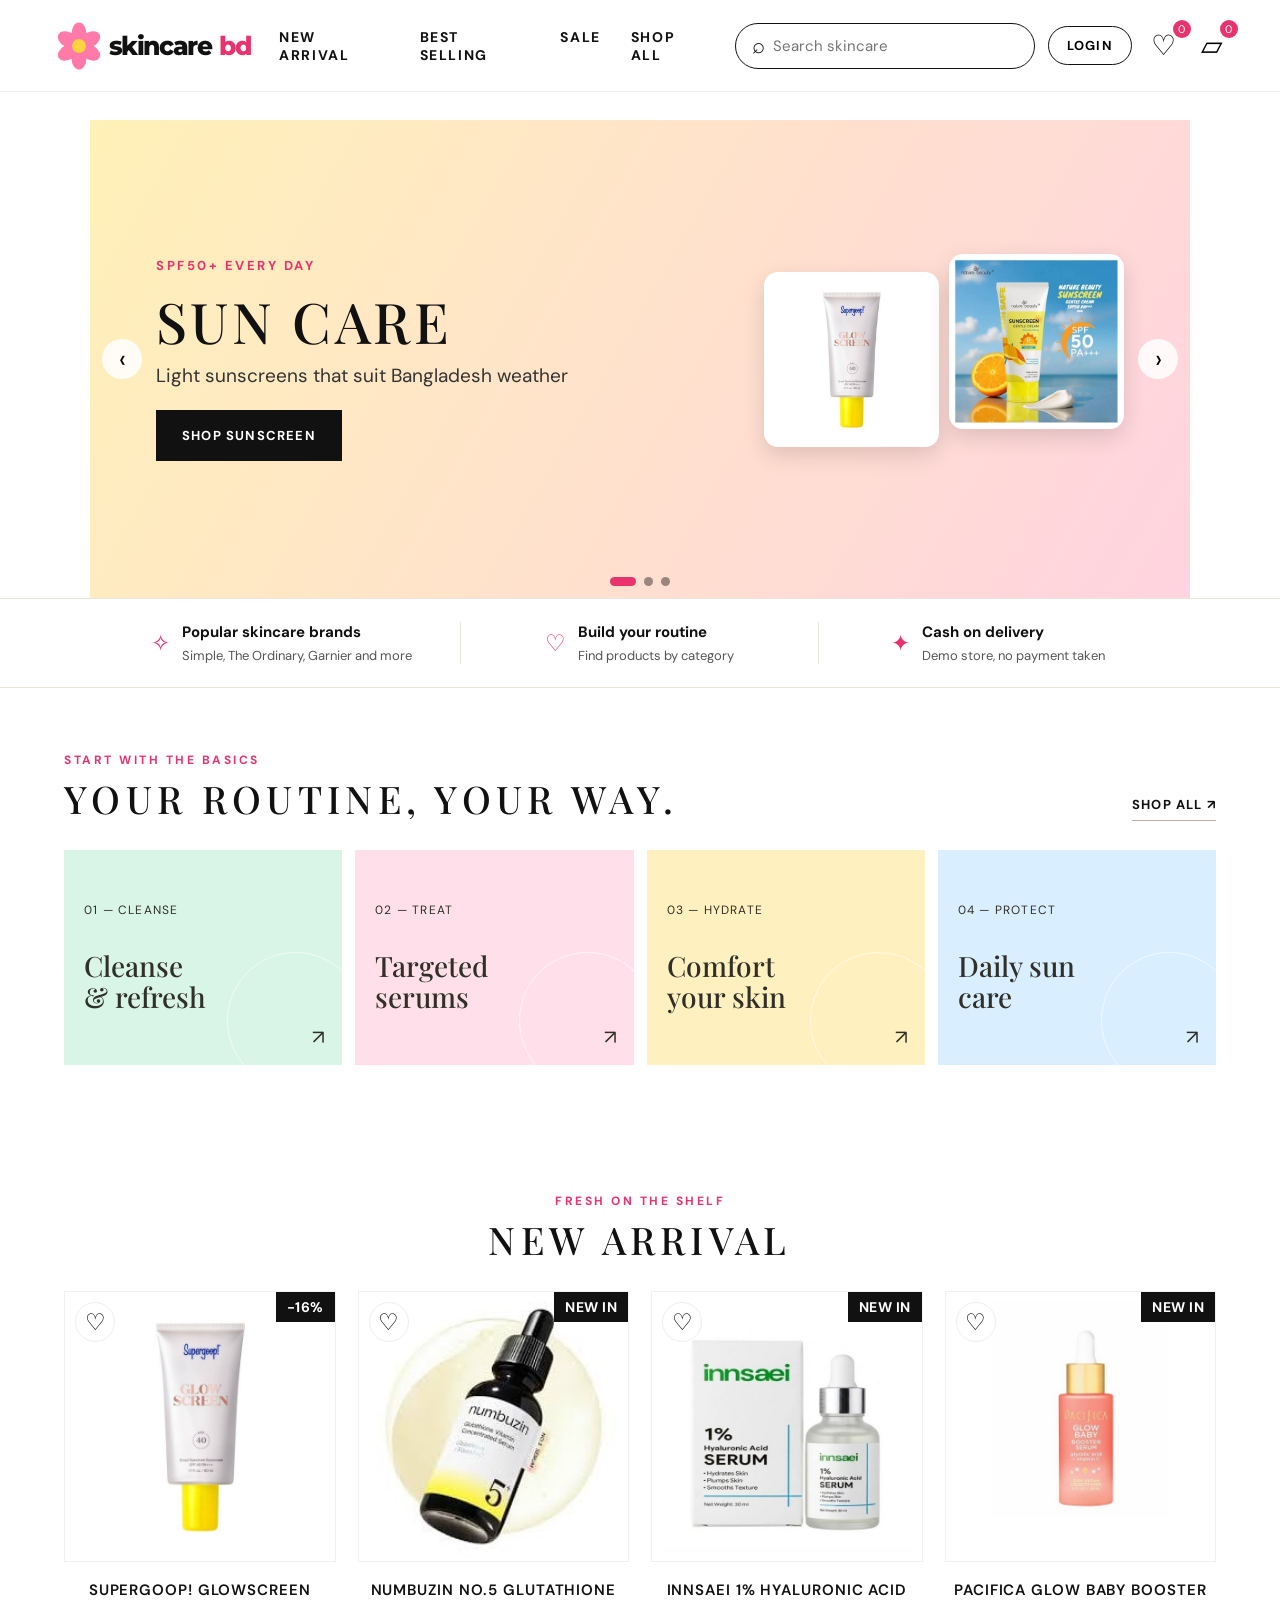
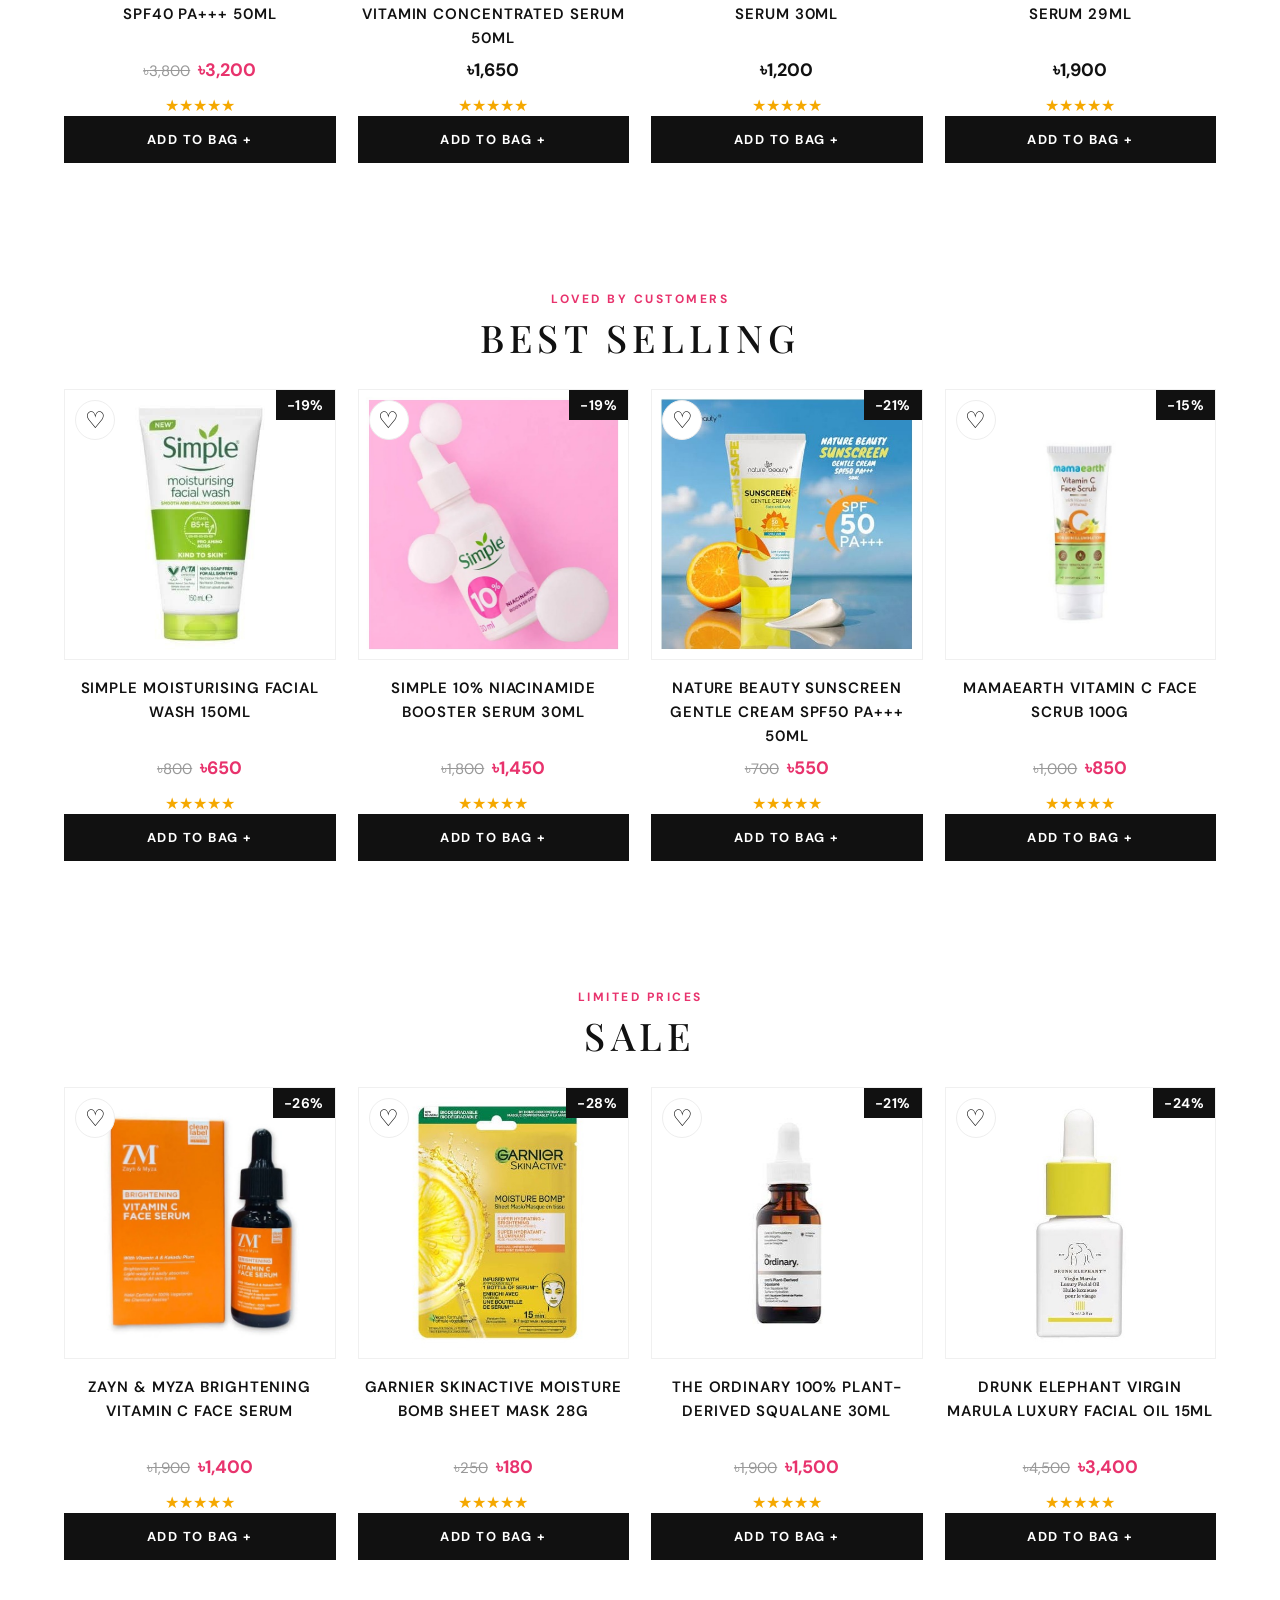
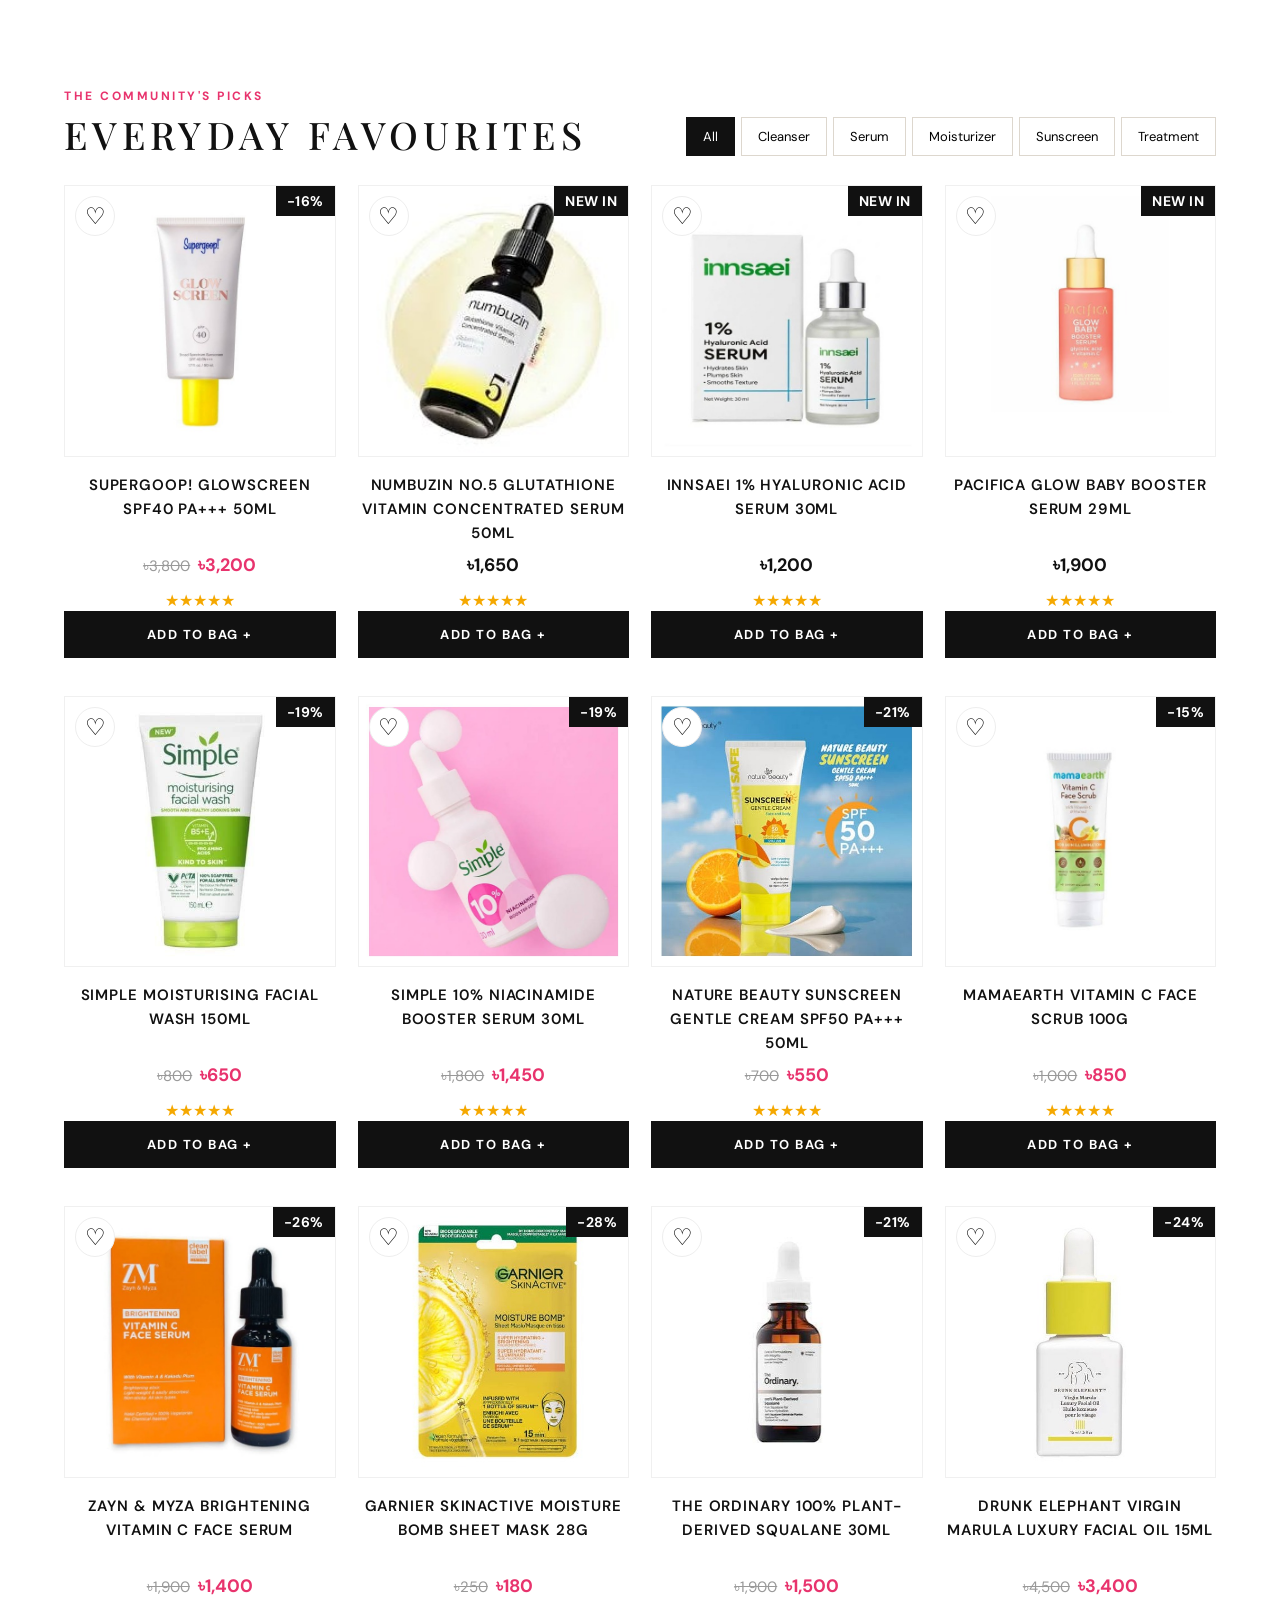
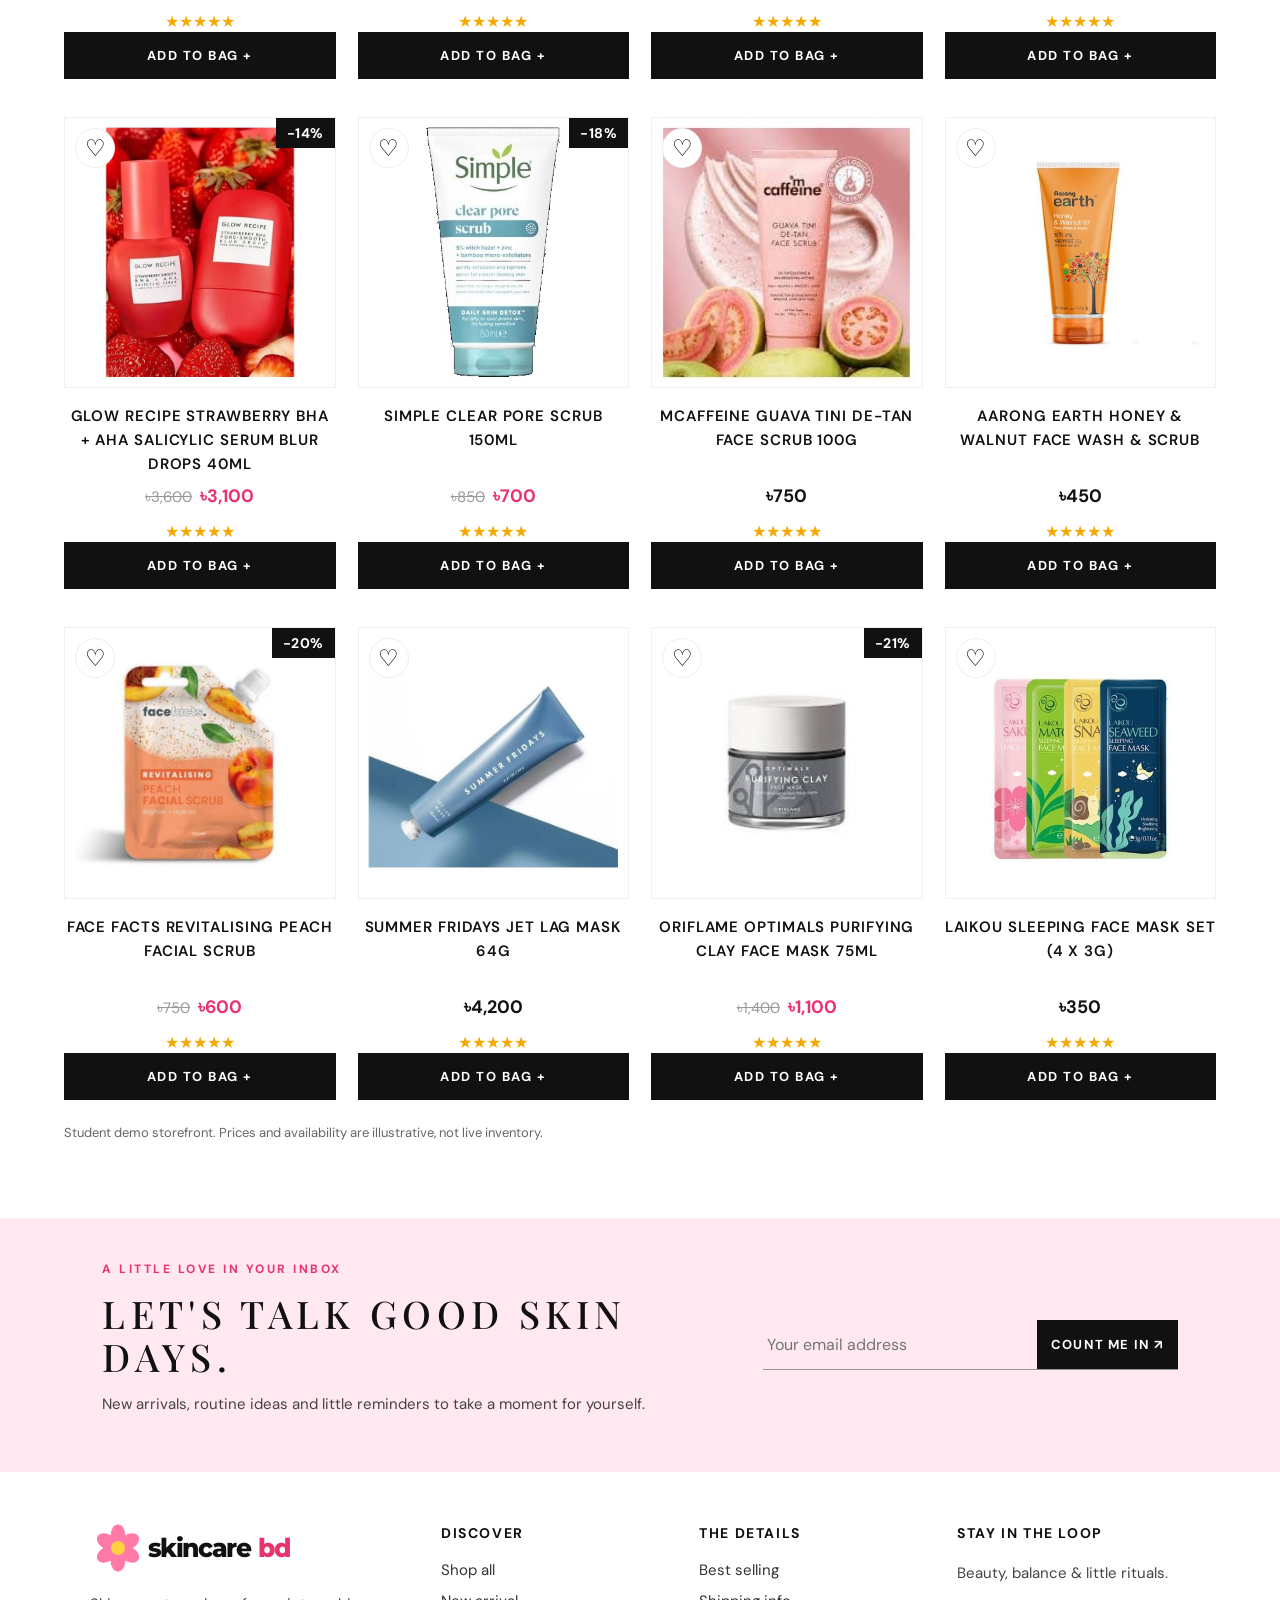
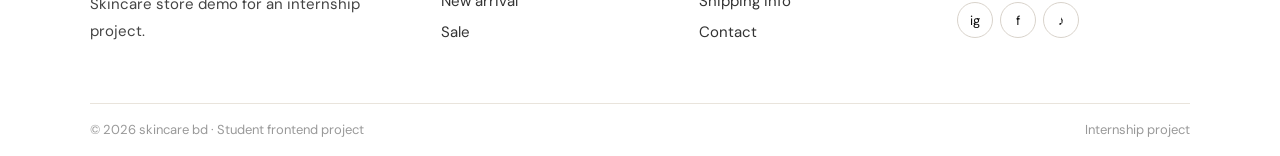
==== commit ba919af0: "Add files via upload" ====
--- a/index.html
+++ b/index.html
@@ -19,6 +19,7 @@
     </nav>
     <div class="header-tools">
       <label class="search"><span>⌕</span><input id="search" placeholder="Search skincare" aria-label="Search products"></label>
+      <button class="login-btn" id="openAuth">LOGIN</button>
       <button class="header-icon" id="openWishlist" aria-label="Open wishlist">♡<i id="wishlistCount">0</i></button>
       <button class="header-icon" id="openCart" aria-label="Open cart">▱<i id="cartCount">0</i></button>
     </div>
@@ -79,6 +80,28 @@
   <div class="shade" id="shade"></div>
   <aside class="drawer" id="cartDrawer" aria-hidden="true"><div class="drawer-head"><h2>Your bag <span id="drawerCartCount">(0)</span></h2><button data-close aria-label="Close cart">×</button></div><div class="drawer-body" id="cartBody"></div><div class="drawer-foot"><div class="total"><span>Subtotal</span><b id="subtotal">৳0</b></div><p>Shipping calculated at checkout.</p><button class="button dark full" id="checkout">CONTINUE TO CHECKOUT ↗</button><small>Demo only — no payment is collected.</small></div></aside>
   <aside class="drawer" id="wishDrawer" aria-hidden="true"><div class="drawer-head"><h2>Saved favourites <span id="drawerWishCount">(0)</span></h2><button data-close aria-label="Close wishlist">×</button></div><div class="drawer-body" id="wishBody"></div></aside>
+  <div class="modal" id="authModal" aria-hidden="true">
+    <div class="modal-box" role="dialog" aria-modal="true" aria-label="Login or register">
+      <button class="modal-close" data-authclose aria-label="Close">×</button>
+      <div class="tabs"><button class="tab active" data-tab="login">Login</button><button class="tab" data-tab="register">Register</button></div>
+      <form id="loginForm" novalidate>
+        <label>Email<input type="email" id="loginEmail" autocomplete="email" placeholder="you@example.com"></label>
+        <label>Password<input type="password" id="loginPass" autocomplete="current-password" placeholder="Your password"></label>
+        <button class="button dark full" type="submit">LOGIN</button>
+        <p class="form-msg" id="loginMsg" role="alert"></p>
+      </form>
+      <form id="registerForm" hidden novalidate>
+        <label>Full name<input type="text" id="regName" autocomplete="name" placeholder="Your name"></label>
+        <label>Email<input type="email" id="regEmail" autocomplete="email" placeholder="you@example.com"></label>
+        <label>Phone (optional)<input type="tel" id="regPhone" autocomplete="tel" placeholder="01XXXXXXXXX"></label>
+        <label>Password<input type="password" id="regPass" autocomplete="new-password" placeholder="At least 6 characters"></label>
+        <label>Confirm password<input type="password" id="regPass2" autocomplete="new-password" placeholder="Type password again"></label>
+        <button class="button dark full" type="submit">CREATE ACCOUNT</button>
+        <p class="form-msg" id="regMsg" role="alert"></p>
+      </form>
+      <p class="demo-note">Demo only: accounts are saved in this browser, not on a server.</p>
+    </div>
+  </div>
   <div class="toast" id="toast" role="status"></div>
   <script src="app.js"></script>
 </body>
--- a/styles.css
+++ b/styles.css
@@ -96,3 +96,22 @@
 .slide-art{display:flex;align-items:flex-end;gap:10px}.slide-art img{width:clamp(70px,14vw,175px);aspect-ratio:1;object-fit:cover;border-radius:14px;background:#fff;box-shadow:0 8px 22px #0002}
 .slide-art img:nth-child(2){transform:translateY(-18px)}
 @media(max-width:600px){.slide-text{max-width:55%}.slide-art img:nth-child(3){display:none}.slide.promo .button{padding:12px 14px;font-size:11px}.slide.promo{padding:0 4%}}
+
+/* ---- login / register modal ---- */
+.login-btn{border:1.5px solid #111;background:#fff;border-radius:30px;padding:10px 18px;font-size:13px;font-weight:700;letter-spacing:1.2px;cursor:pointer;white-space:nowrap}
+.login-btn:hover{background:#111;color:#fff}
+.modal{position:fixed;inset:0;z-index:90;background:#000a;display:flex;align-items:center;justify-content:center;padding:16px;opacity:0;visibility:hidden;transition:.2s}
+.modal.show{opacity:1;visibility:visible}
+.modal-box{position:relative;background:#fff;width:min(440px,100%);max-height:92vh;overflow:auto;padding:30px 28px 22px;border-radius:12px}
+.modal-close{position:absolute;right:12px;top:8px;border:0;background:none;font-size:32px;cursor:pointer;line-height:1}
+.tabs{display:flex;margin-bottom:22px;border-bottom:2px solid #eee}
+.tab{flex:1;border:0;background:none;padding:12px;font-size:15px;font-weight:700;letter-spacing:1px;cursor:pointer;color:#777;border-bottom:3px solid transparent;margin-bottom:-2px}
+.tab.active{color:#111;border-bottom-color:#e8336d}
+.modal form{display:flex;flex-direction:column;gap:14px}.modal form[hidden]{display:none}
+.modal label{display:flex;flex-direction:column;gap:6px;font-size:14px;font-weight:600}
+.modal input{font-size:16px;padding:13px 14px;border:1.5px solid #ccc;border-radius:8px;font-family:inherit}
+.modal input:focus{outline:0;border-color:#e8336d;box-shadow:0 0 0 3px #ffd6e3}
+.form-msg{font-size:14px;color:#c4163f;min-height:20px;margin:0}.form-msg.ok{color:#1a7f4b}
+.demo-note{font-size:12px;color:#777;text-align:center;margin:14px 0 0}
+@media(max-width:740px){.login-btn{order:3;margin-left:auto;padding:9px 12px;font-size:11px}#openWishlist{order:4;margin-left:0}#openCart{order:5}.header .search{order:6}}
+@media(max-width:740px){.header{gap:8px}.header .logo svg{height:40px}.login-btn{padding:8px 10px;font-size:10px;max-width:150px;overflow:hidden;text-overflow:ellipsis}.header-icon{font-size:24px}}
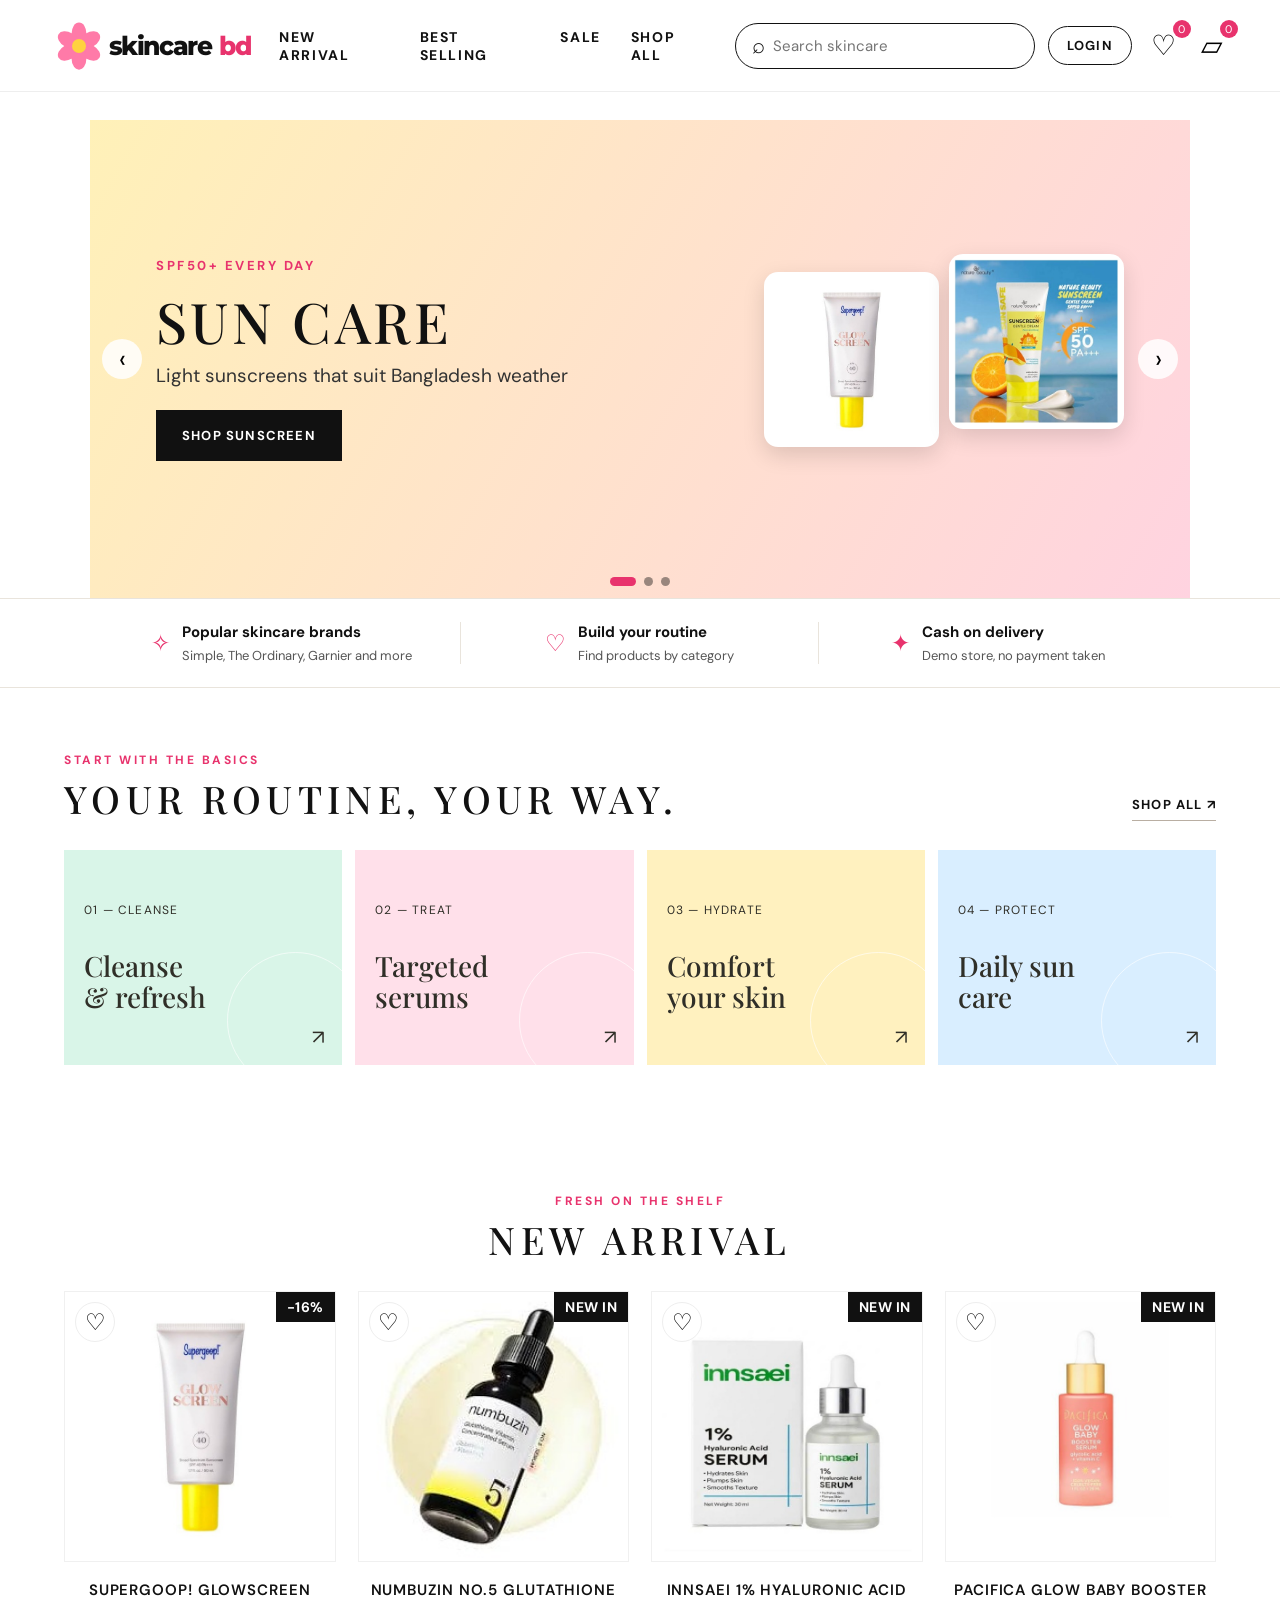
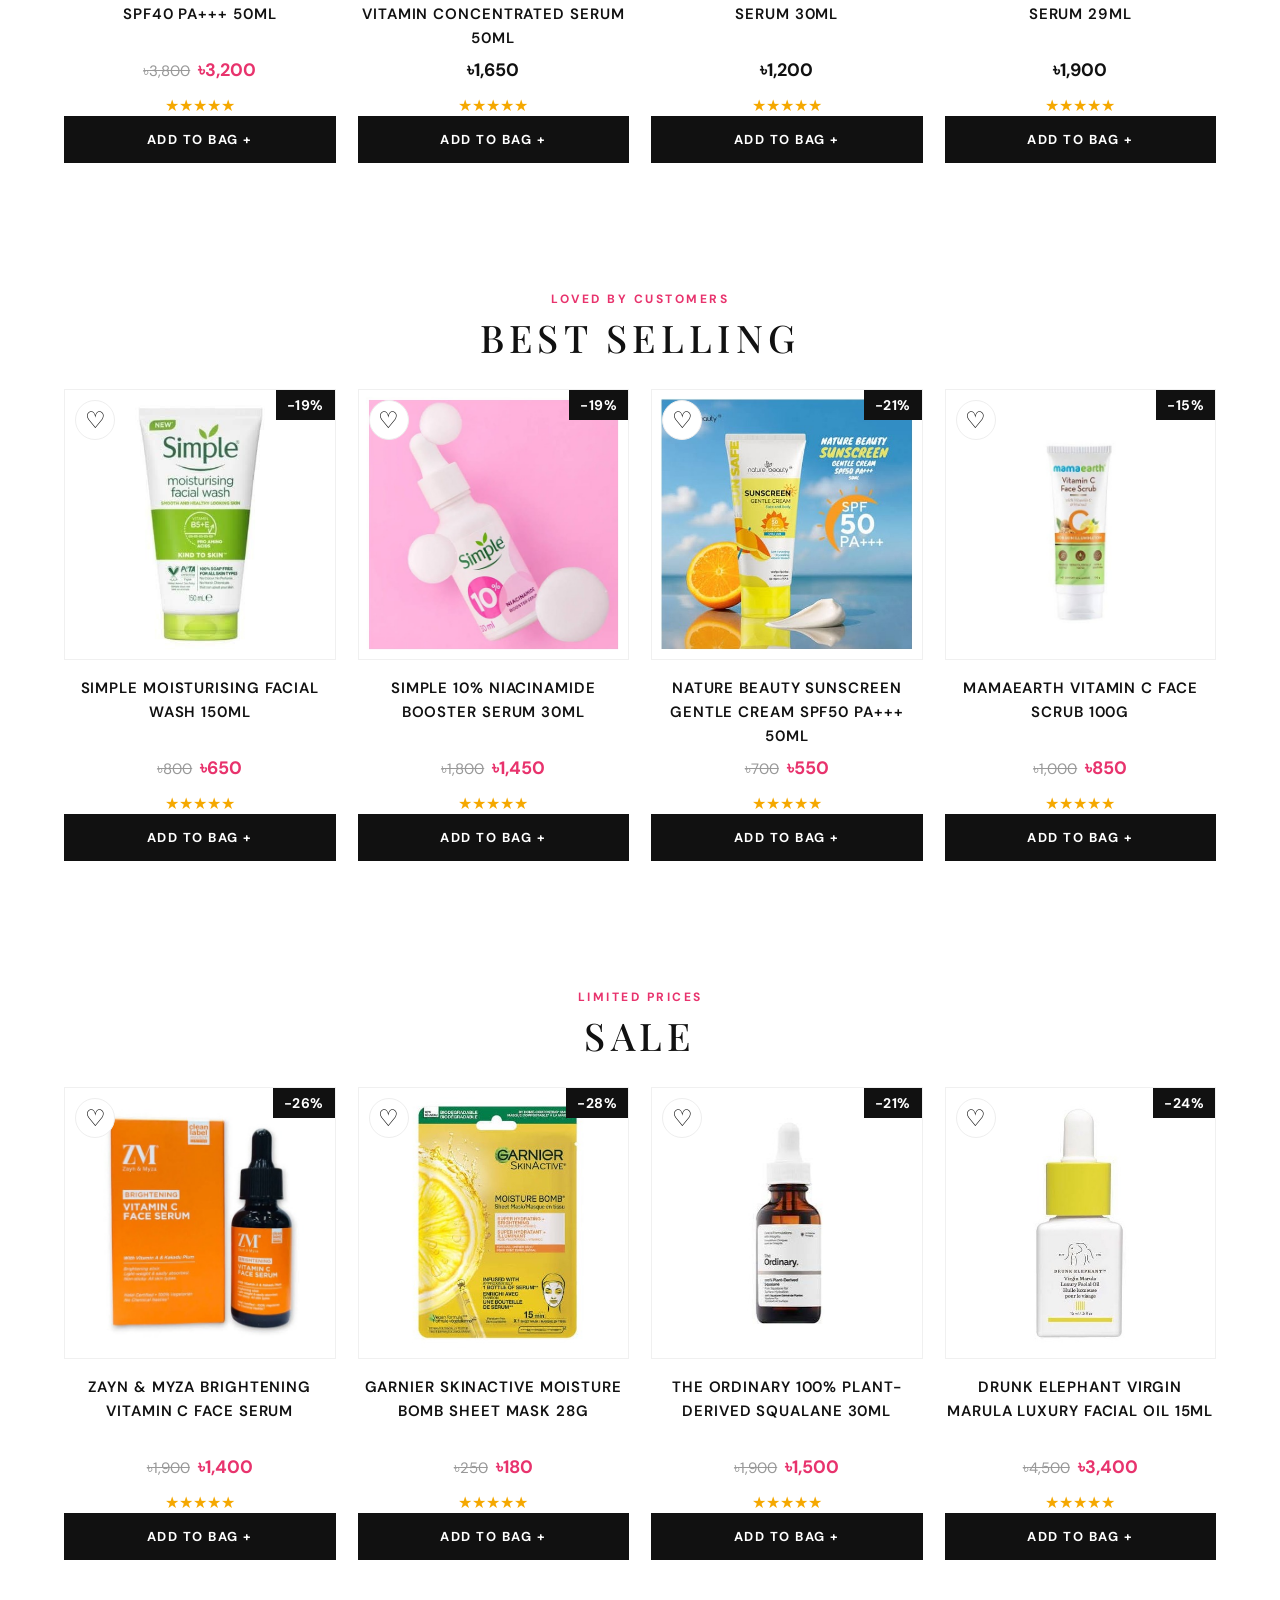
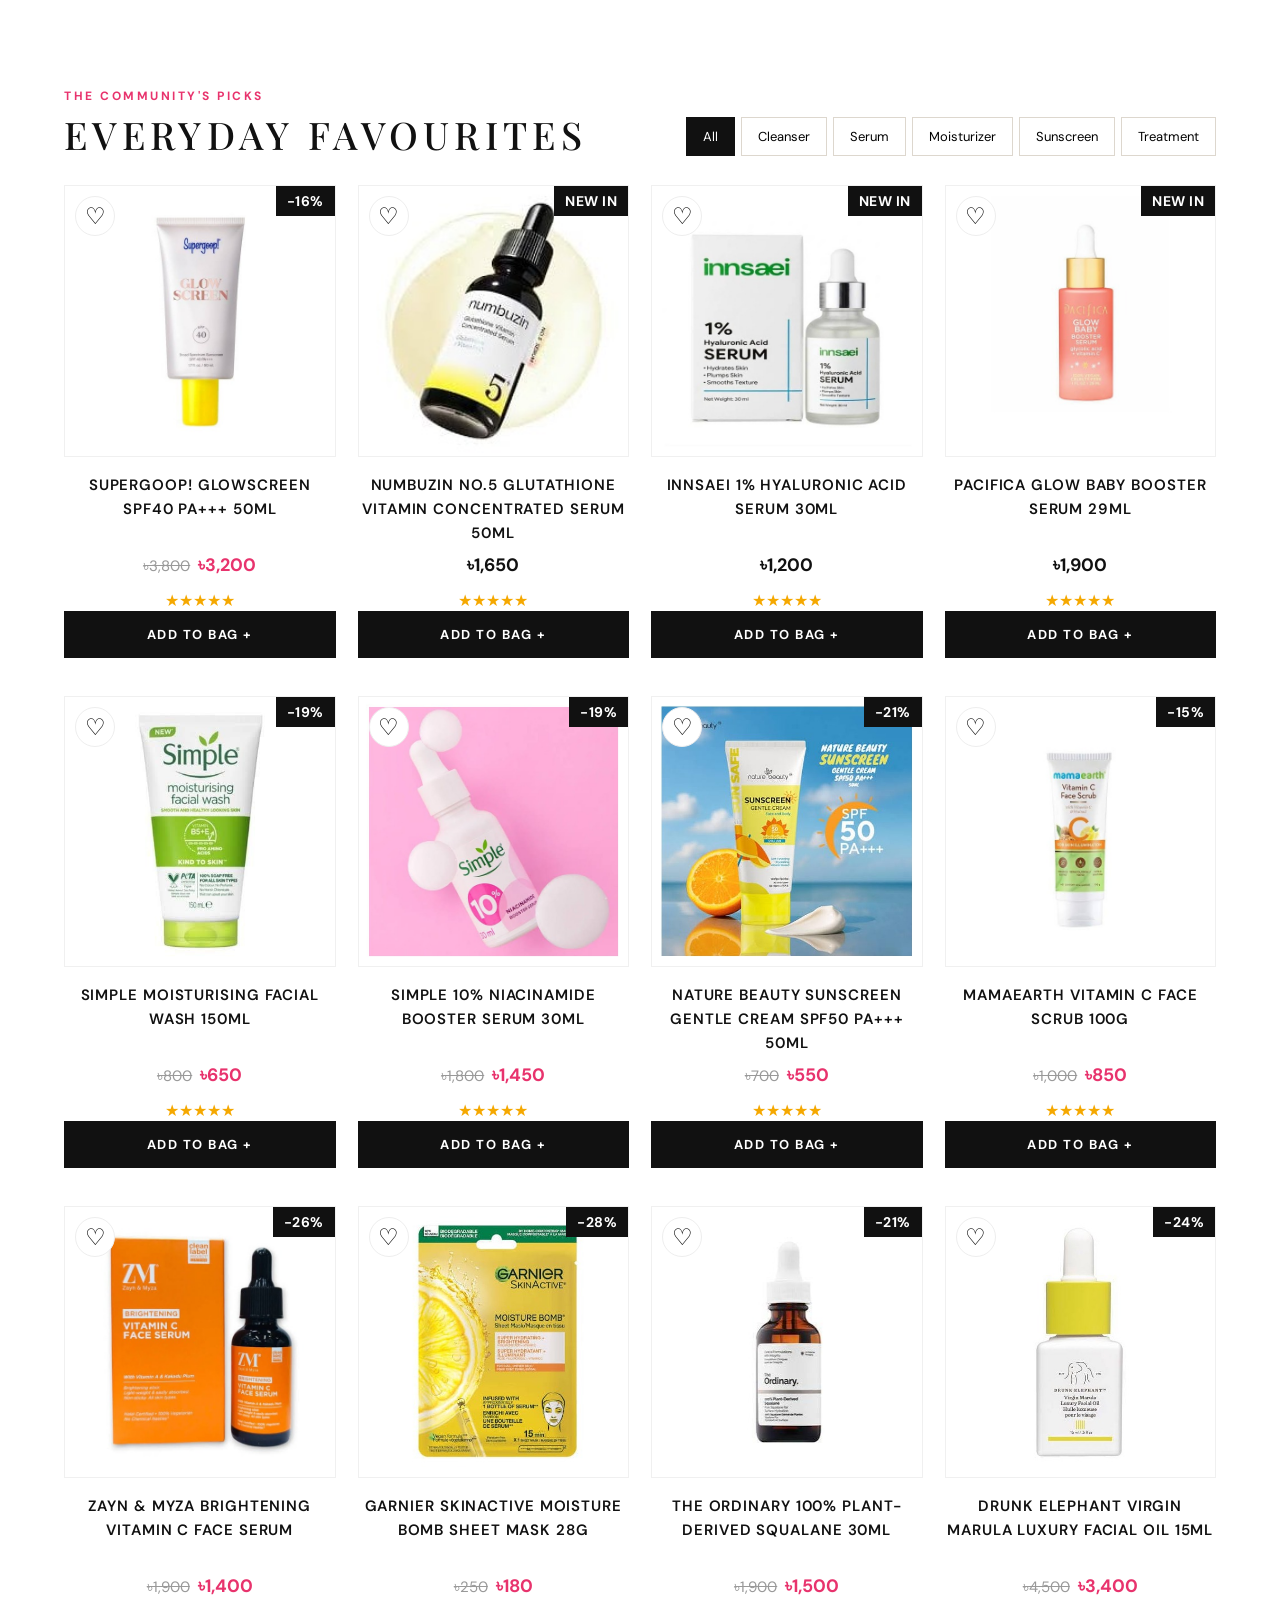
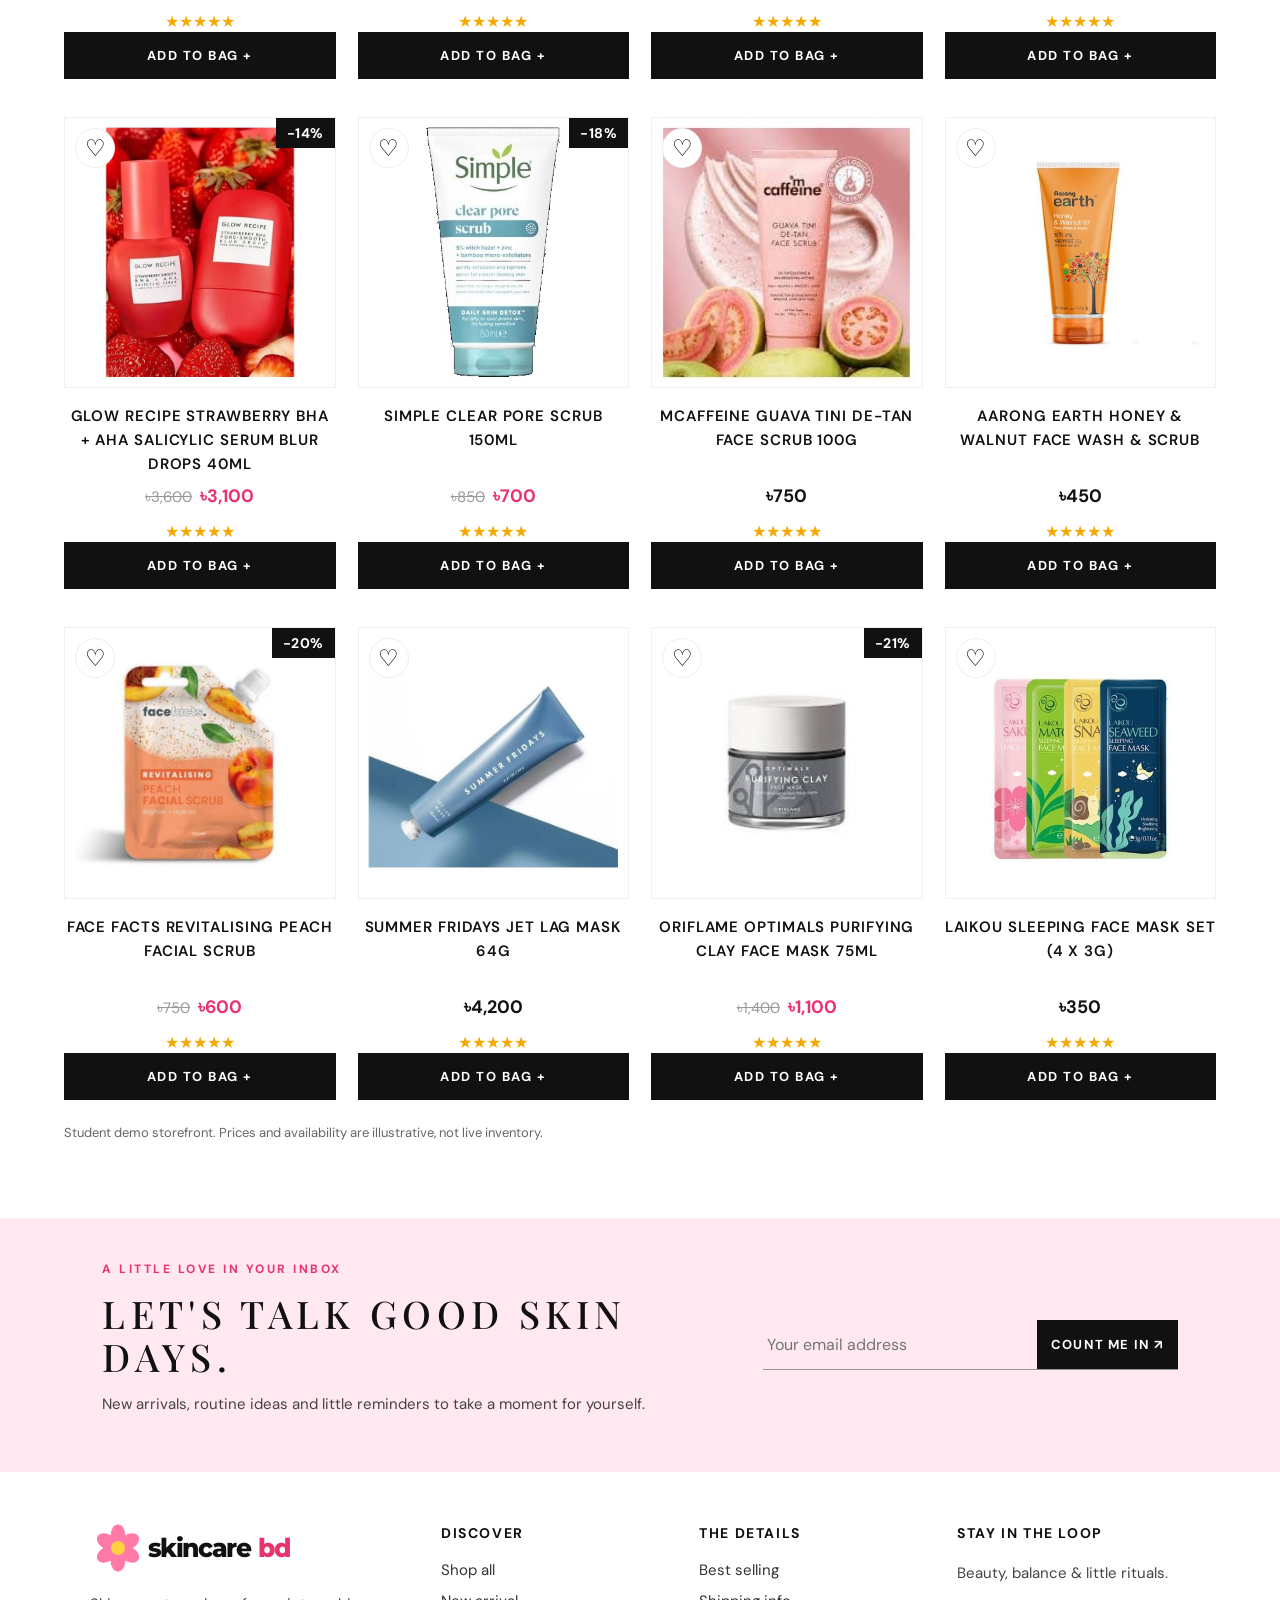
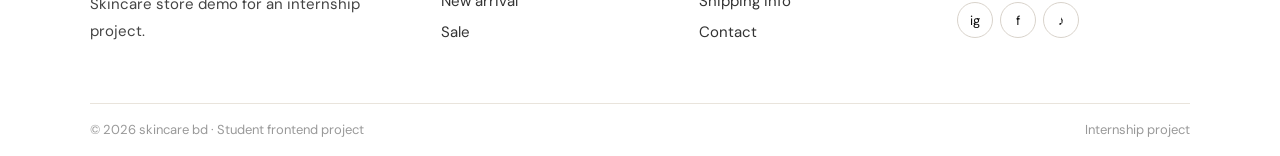
==== commit a2b37c17: "Add files via upload" ====
--- a/index.html
+++ b/index.html
@@ -19,7 +19,7 @@
     </nav>
     <div class="header-tools">
       <label class="search"><span>⌕</span><input id="search" placeholder="Search skincare" aria-label="Search products"></label>
-      <button class="login-btn" id="openAuth">LOGIN</button>
+      <a class="login-btn" id="openAuth" href="login.html">LOGIN</a>
       <button class="header-icon" id="openWishlist" aria-label="Open wishlist">♡<i id="wishlistCount">0</i></button>
       <button class="header-icon" id="openCart" aria-label="Open cart">▱<i id="cartCount">0</i></button>
     </div>
@@ -80,28 +80,6 @@
   <div class="shade" id="shade"></div>
   <aside class="drawer" id="cartDrawer" aria-hidden="true"><div class="drawer-head"><h2>Your bag <span id="drawerCartCount">(0)</span></h2><button data-close aria-label="Close cart">×</button></div><div class="drawer-body" id="cartBody"></div><div class="drawer-foot"><div class="total"><span>Subtotal</span><b id="subtotal">৳0</b></div><p>Shipping calculated at checkout.</p><button class="button dark full" id="checkout">CONTINUE TO CHECKOUT ↗</button><small>Demo only — no payment is collected.</small></div></aside>
   <aside class="drawer" id="wishDrawer" aria-hidden="true"><div class="drawer-head"><h2>Saved favourites <span id="drawerWishCount">(0)</span></h2><button data-close aria-label="Close wishlist">×</button></div><div class="drawer-body" id="wishBody"></div></aside>
-  <div class="modal" id="authModal" aria-hidden="true">
-    <div class="modal-box" role="dialog" aria-modal="true" aria-label="Login or register">
-      <button class="modal-close" data-authclose aria-label="Close">×</button>
-      <div class="tabs"><button class="tab active" data-tab="login">Login</button><button class="tab" data-tab="register">Register</button></div>
-      <form id="loginForm" novalidate>
-        <label>Email<input type="email" id="loginEmail" autocomplete="email" placeholder="you@example.com"></label>
-        <label>Password<input type="password" id="loginPass" autocomplete="current-password" placeholder="Your password"></label>
-        <button class="button dark full" type="submit">LOGIN</button>
-        <p class="form-msg" id="loginMsg" role="alert"></p>
-      </form>
-      <form id="registerForm" hidden novalidate>
-        <label>Full name<input type="text" id="regName" autocomplete="name" placeholder="Your name"></label>
-        <label>Email<input type="email" id="regEmail" autocomplete="email" placeholder="you@example.com"></label>
-        <label>Phone (optional)<input type="tel" id="regPhone" autocomplete="tel" placeholder="01XXXXXXXXX"></label>
-        <label>Password<input type="password" id="regPass" autocomplete="new-password" placeholder="At least 6 characters"></label>
-        <label>Confirm password<input type="password" id="regPass2" autocomplete="new-password" placeholder="Type password again"></label>
-        <button class="button dark full" type="submit">CREATE ACCOUNT</button>
-        <p class="form-msg" id="regMsg" role="alert"></p>
-      </form>
-      <p class="demo-note">Demo only: accounts are saved in this browser, not on a server.</p>
-    </div>
-  </div>
   <div class="toast" id="toast" role="status"></div>
   <script src="app.js"></script>
 </body>
--- a/styles.css
+++ b/styles.css
@@ -97,21 +97,9 @@
 .slide-art img:nth-child(2){transform:translateY(-18px)}
 @media(max-width:600px){.slide-text{max-width:55%}.slide-art img:nth-child(3){display:none}.slide.promo .button{padding:12px 14px;font-size:11px}.slide.promo{padding:0 4%}}
 
-/* ---- login / register modal ---- */
+/* ---- header login button (the forms are in auth.css) ---- */
 .login-btn{border:1.5px solid #111;background:#fff;border-radius:30px;padding:10px 18px;font-size:13px;font-weight:700;letter-spacing:1.2px;cursor:pointer;white-space:nowrap}
 .login-btn:hover{background:#111;color:#fff}
-.modal{position:fixed;inset:0;z-index:90;background:#000a;display:flex;align-items:center;justify-content:center;padding:16px;opacity:0;visibility:hidden;transition:.2s}
-.modal.show{opacity:1;visibility:visible}
-.modal-box{position:relative;background:#fff;width:min(440px,100%);max-height:92vh;overflow:auto;padding:30px 28px 22px;border-radius:12px}
-.modal-close{position:absolute;right:12px;top:8px;border:0;background:none;font-size:32px;cursor:pointer;line-height:1}
-.tabs{display:flex;margin-bottom:22px;border-bottom:2px solid #eee}
-.tab{flex:1;border:0;background:none;padding:12px;font-size:15px;font-weight:700;letter-spacing:1px;cursor:pointer;color:#777;border-bottom:3px solid transparent;margin-bottom:-2px}
-.tab.active{color:#111;border-bottom-color:#e8336d}
-.modal form{display:flex;flex-direction:column;gap:14px}.modal form[hidden]{display:none}
-.modal label{display:flex;flex-direction:column;gap:6px;font-size:14px;font-weight:600}
-.modal input{font-size:16px;padding:13px 14px;border:1.5px solid #ccc;border-radius:8px;font-family:inherit}
-.modal input:focus{outline:0;border-color:#e8336d;box-shadow:0 0 0 3px #ffd6e3}
-.form-msg{font-size:14px;color:#c4163f;min-height:20px;margin:0}.form-msg.ok{color:#1a7f4b}
-.demo-note{font-size:12px;color:#777;text-align:center;margin:14px 0 0}
 @media(max-width:740px){.login-btn{order:3;margin-left:auto;padding:9px 12px;font-size:11px}#openWishlist{order:4;margin-left:0}#openCart{order:5}.header .search{order:6}}
 @media(max-width:740px){.header{gap:8px}.header .logo svg{height:40px}.login-btn{padding:8px 10px;font-size:10px;max-width:150px;overflow:hidden;text-overflow:ellipsis}.header-icon{font-size:24px}}
+.login-btn{display:inline-block;color:#111}
